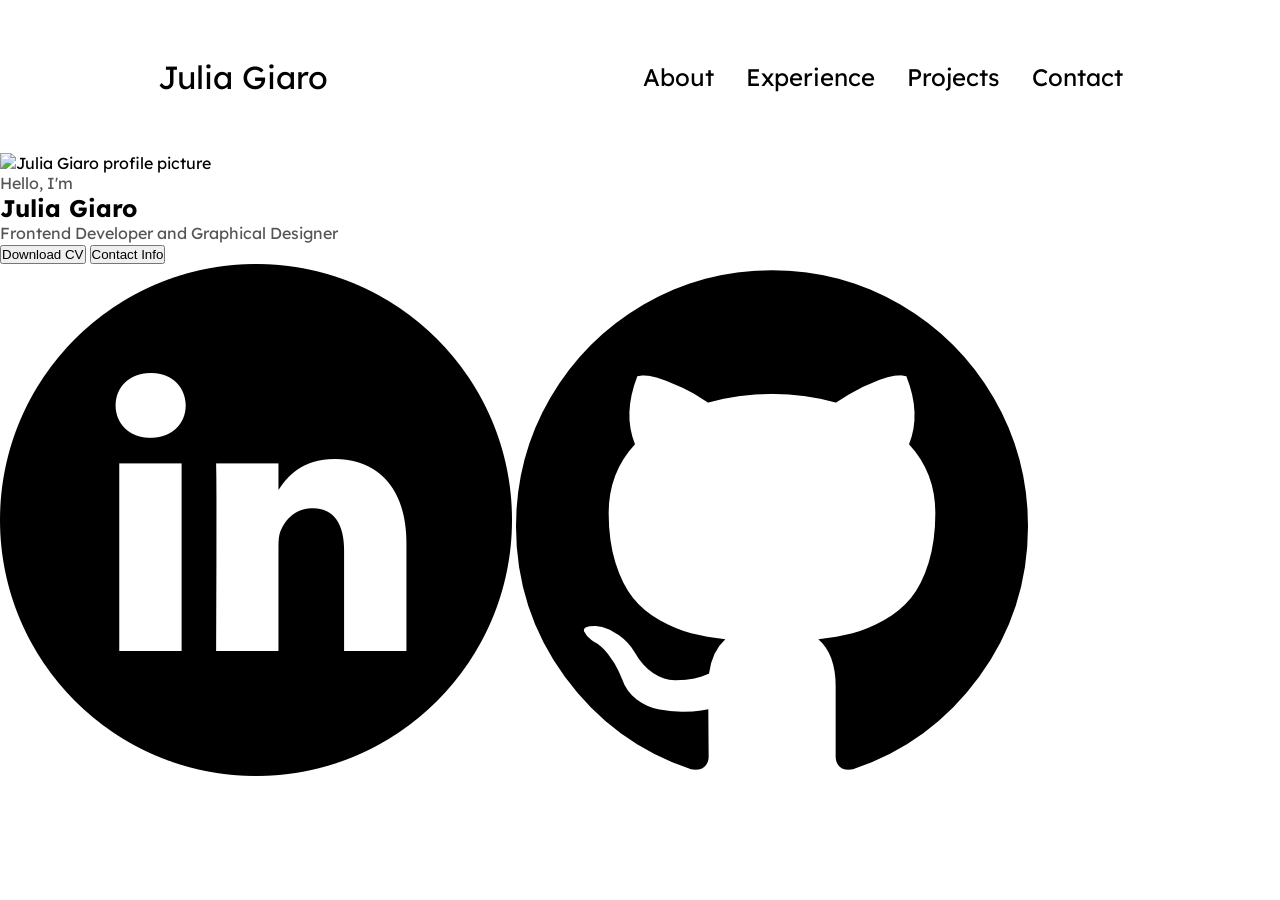
==== index.html @ 119e9c99 "halfway through completing" ====
<!DOCTYPE html>
<html lang="en">
<head>
    <meta charset="UTF-8">
    <meta name="viewport" content="width=device-width, initial-scale=1.0">
    <title>My Portfolio</title>
    <link rel="stylesheet" href="style.css">
    <link rel="stylesheet" href="mediaqueries.css">
</head>
    <body>
        <nav id="desktop-nav"> 
            <div class= "logo"> Julia Giaro</div>
            <div>
                <ul class= "nav-links"> 
                    <li><a href="#about">About</a> </li>
                    <li><a href="#experience">Experience</a> </li>
                    <li><a href="#projects">Projects</a> </li>
                    <li><a href="#contact">Contact</a> </li>
                </ul>
            </div>
        </nav>
        <nav id="hamburger-nav">
            <div class= "logo"> Julia Giaro</div>
            <div class="hamburger-menu">
                <div class= hamburger-icon onclick="toggleMenu()">
                    <span></span>
                    <span></span>
                    <span></span>
                </div>
                <div class="menu-links">
                    <li><a href="#about" onclick="toggleMenu()">About</a> </li>
                    <li><a href="#experience" onclick="toggleMenu()">Experience</a> </li>
                    <li><a href="#projects" onclick="toggleMenu()">Projects</a> </li>
                    <li><a href="#contact" onclick="toggleMenu()">Contact</a> </li>
                </div>
            </div>
        </nav>
        <section id="profile"> 
            <div class = "section__pic-container">
                <img src="./assets/profile-pic.png" alt="Julia Giaro profile picture" />
            </div>
            <div class = "section__text" >
                <p class= "section__text__p1">Hello, I'm </p>
                <h1 class="title">Julia Giaro</h1>
                <p class="section__text__p2">Frontend Developer and Graphical Designer</p>
                <div class = "btn-container">
                    <button class = "btn btn-color-2" onclick ="window.open('./assets/resume-example.pdf')">
                        Download CV
                    </button>
                    <button class = "btn btn-color-1" onclick ="location.href='./#contact'">
                        Contact Info
                    </button>
                </div>
                <div id="socials-container"> 
                    <img src="./assets/linkedin.png" alt="My LinkedIn profile" class= "icon" onclick="location.href= 'https://www.linkedin.com/in/julia-giaro'">
                    <img src="./assets/github.png" alt="My GitHub profile" class= "icon" onclick="location.href= 'https://github.com/JuliaGiaro'">
                </div>
            </div>
        </section>
        <script src="script.js"></script>
    </body>
</html>
---- style.css ----
/* GENERAL */
@import url('https://fonts.googleapis.com/css2?family=Lexend:wght@100..900&display=swap');


*{
    margin: 0;
    padding: 0;
}

body {
    font-family: "Lexend", sans-serif;
}

html {
    scroll-behavior: smooth;
}

p {
    color: rgb(85, 85, 85);
}

/* Transition */

a, .btn {
    transition: all 300ms ease;
}

/* Desktop Nav */

nav,
.nav-links{
    display:flex;

}

nav{
    justify-content: space-around;
    align-items: center;
    height: 17vh;
}

.nav-links{
    gap: 2rem;
    list-style: none;
    font-size: 1.5rem;
}
a{
    color:black;
    text-decoration: none;
    text-decoration-color: white;

}
a:hover{
    color: gray;
    text-decoration: underline;
    text-underline-offset: 0.5rem;
    text-decoration-color: rgb(181, 181, 181);

}
.logo{
    font-size: 2rem;

}
.logo:hover{
    cursor: default;
}

/* Hamburger menu */

#hamburger-nav{
    display: none;
}

.hamburger-menu{
    position: relative;
    display: inline-block;
}
.hamburger-icon{
    display: flex;
    flex-direction: column;
    justify-content: space-between;
    height: 24px;
    width: 30px;
    cursor: pointer;
}
.hamburger-icon span{
    width: 100%;
    height: 2px;
    background-color: black;
    transition: all 0.3 ease-in-out;
}
.menu-links{
    position: absolute;
    top:100%;
    right:0;
    background-color: white;
    width:fit-content;
    max-height: 0;
    overflow:hidden;
    transition: all 0.3 ease-in-out;
}
.menu-links a {
    display: block;
    padding: 10px;
    text-align: center;
    font-size: 1.5rem;
    color: black;
    text-decoration: none;
    transition:all 0.3 ease-in-out;
}
.menu-links li{
    list-style: none;
}
.menu-links.open{
    max-height: 300px;
}
.hamburger-icon.open span:first-child{
    transform: rotate(45deg) translate(10px,5px);
}

.hamburger-icon.open span:nth-child(2){
    opacity: 0;
}

.hamburger-icon.open span:last-child{
    transform: rotate(-45deg) translate(10px,-5px);
}

.hamburger-icon span:first-child{
    transform: none;
}
/* sections */
---- mediaqueries.css ----
@media screen and (max-width:1200px){
    #desktop-nav{
        display: none;
    }
    #hamburger-nav{
        display: flex;
    }
}
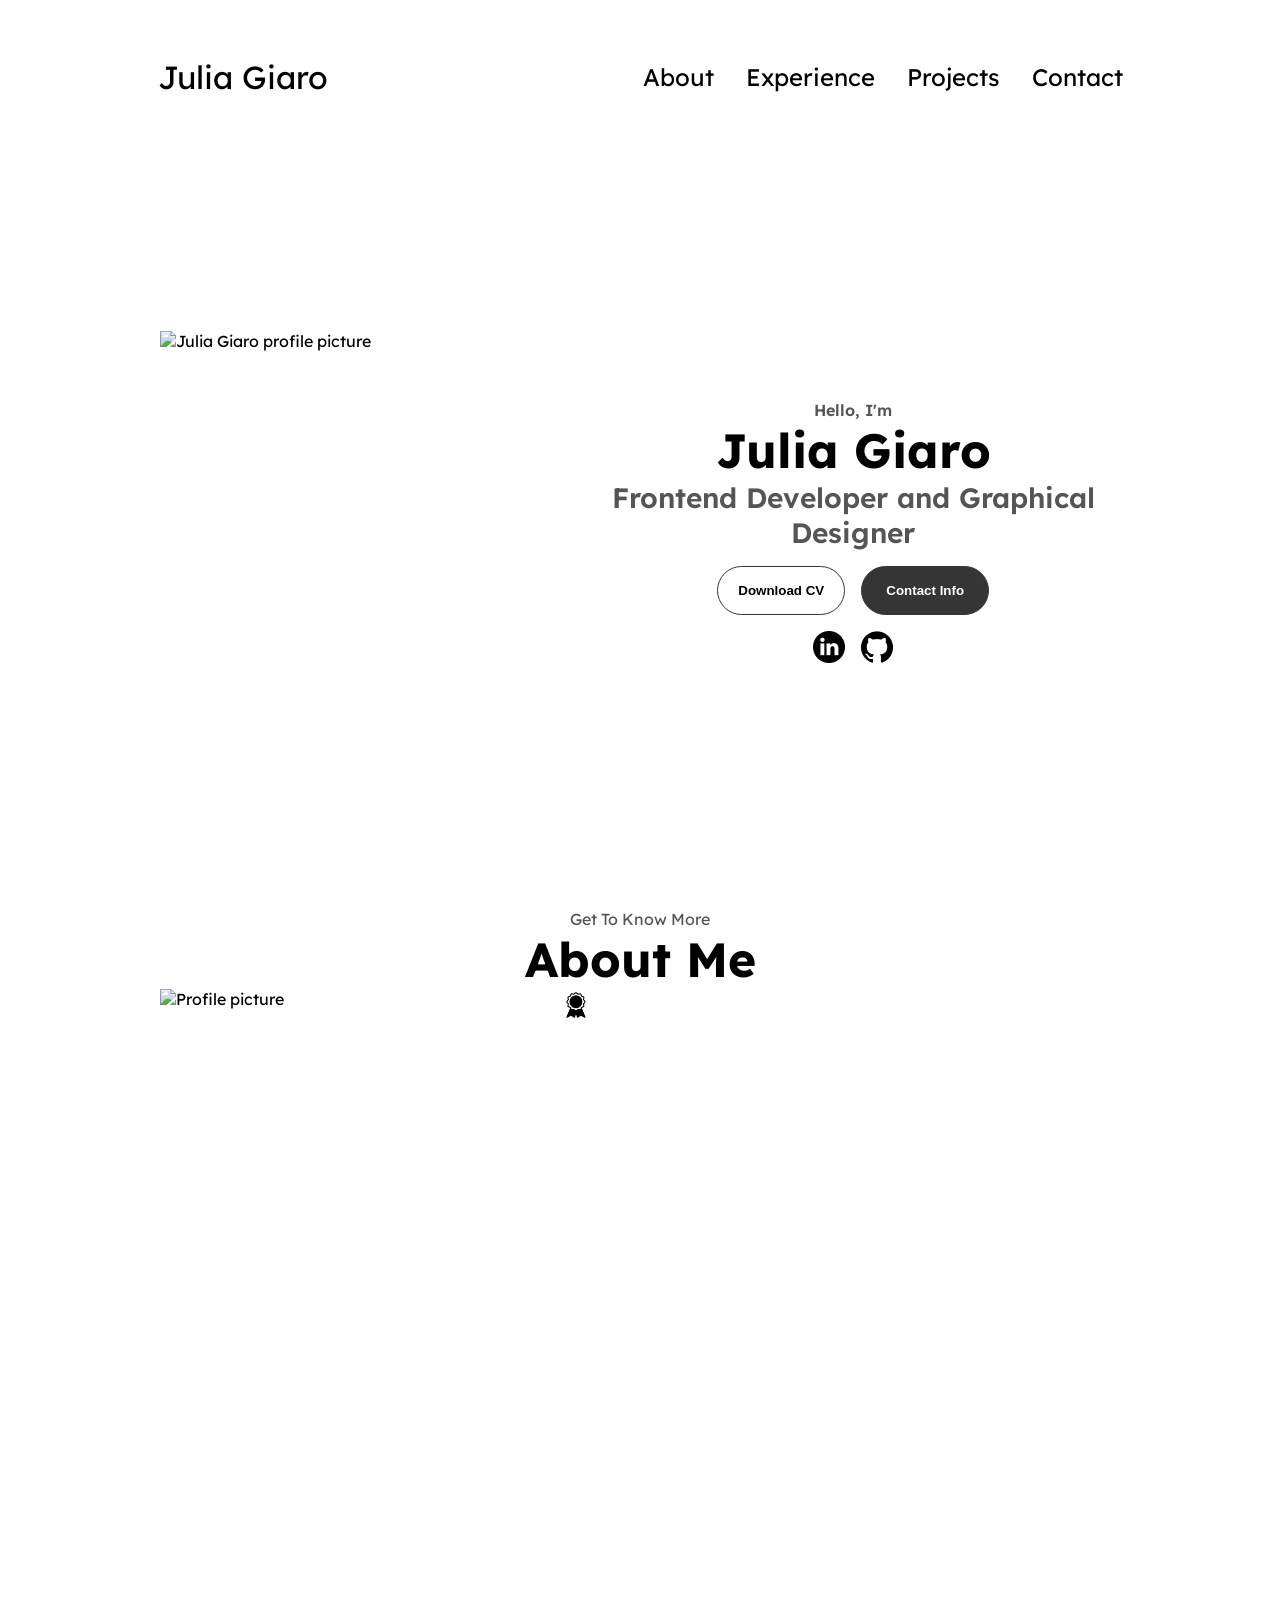
==== commit 73cc5b3e: "added about page" ====
--- a/index.html
+++ b/index.html
@@ -55,6 +55,27 @@
                     <img src="./assets/linkedin.png" alt="My LinkedIn profile" class= "icon" onclick="location.href= 'https://www.linkedin.com/in/julia-giaro'">
                     <img src="./assets/github.png" alt="My GitHub profile" class= "icon" onclick="location.href= 'https://github.com/JuliaGiaro'">
                 </div>
+                
+            </div>
+        </section>
+        <section id="about">
+            <p class= "section__text__p1">
+                Get To Know More
+            </p>
+            <h1 class= "title">
+                About Me
+            </h1>
+            <div class="section-container">
+                <div class= "section__pic-container">
+                    <img src="./assets/about-pic.png" alt="Profile picture" class="about-pic">
+                </div>
+                <div class= "about-details-container">
+                    <div class="about-containers">
+                        <div class="details-container">
+                            <img src="./assets/experience.png" alt="experience icon" class="icon">
+                        </div>
+                    </div>
+                </div>
             </div>
         </section>
         <script src="script.js"></script>
--- a/style.css
+++ b/style.css
@@ -129,4 +129,106 @@
 .hamburger-icon span:first-child{
     transform: none;
 }
+
+
+
+
 /* sections */
+section{
+    padding-top: 4vh;
+    height:96vh;
+    margin: 0 10rem;
+    box-sizing: border-box;
+    min-height: fit-content;
+}
+.section-container{
+    display: flex;
+}
+
+
+
+/* Profile Section */
+#profile{
+    display: flex;
+    justify-content: center;
+    gap: 5rem;
+    height: 80vh;
+}
+.section__pic-container{
+    display: flex;
+    height: 400px;
+    width: 400px;
+    margin: auto 0;
+
+}
+.section__text{
+    align-self: center;
+    text-align: center;
+}
+.section__text p{
+    font-weight: 600;
+}
+.section__text__p1{
+    text-align: center;
+}
+.section__text__p2{
+    font-size: 1.75rem;
+    margin-bottom: 1rem;
+}
+.title{
+    font-size: 3rem;
+    text-align: center;
+}
+#socials-container{
+    display:flex;
+    justify-content: center;
+    margin-top: 1rem;
+    gap:1rem;
+}
+
+
+
+/* icons */
+.icon{
+    cursor: pointer;
+    height: 2rem;
+}
+
+
+/* buttons */
+.btn-container{
+    display:flex;
+    justify-content: center;
+    gap:1rem;
+}
+
+.btn{
+    font-weight: 600;
+    transition: all 300ms ease;
+    padding: 1rem;
+    width: 8rem;
+    border-radius: 2rem;
+}
+
+.btn-color-1, .btn-color-2 {
+    border: rgb(53, 53, 53) 0.1rem solid;
+}
+.btn-color-1:hover, .btn-color-2:hover {
+    cursor: pointer;
+}
+.btn-color-1, .btn-color-2:hover {
+    background:rgb(53, 53, 53);
+    color: white;
+}
+.btn-color-1:hover{
+    background: rgb(0 , 0, 0);
+}
+.btn-color-2{
+    background: none;
+}
+.btn-color-2:hover{
+    border:rgb(255 , 255, 255) 0.1rem solid;
+}
+.btn-container{
+    gap:1rem;
+}
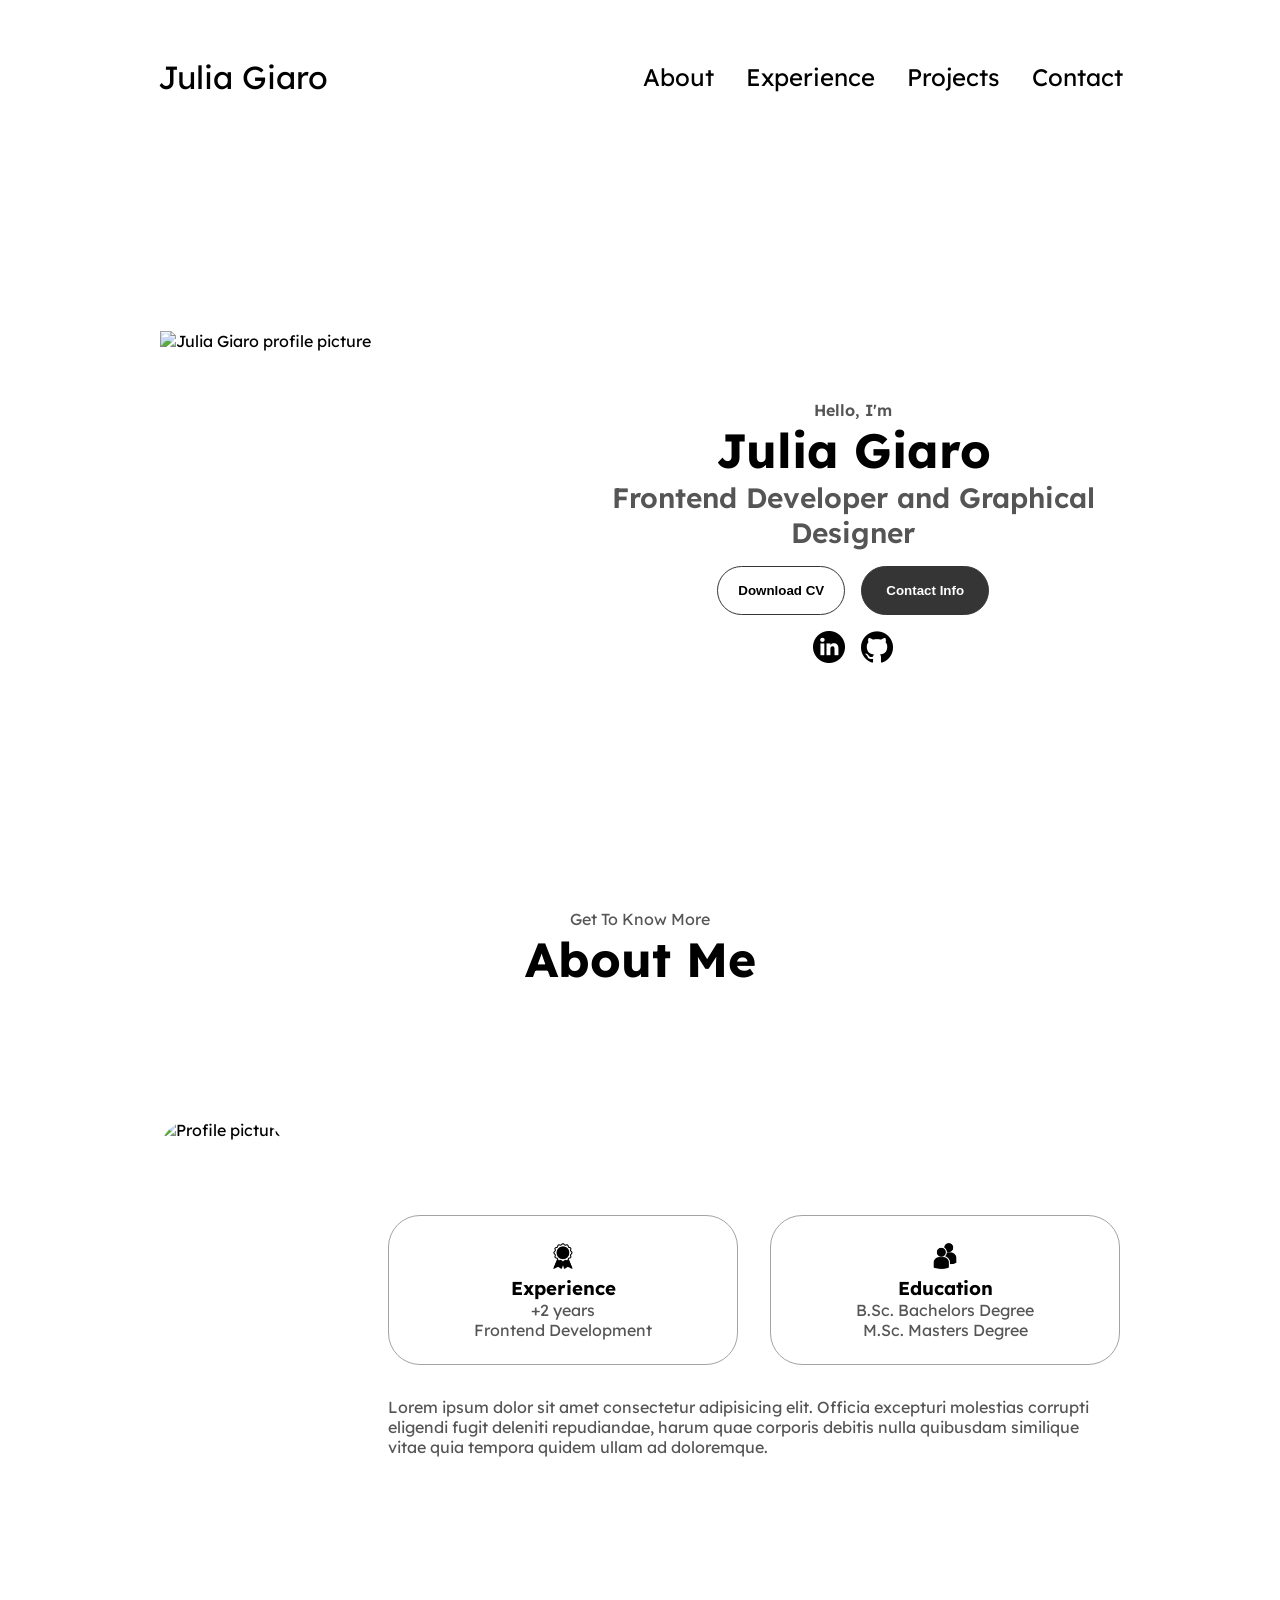
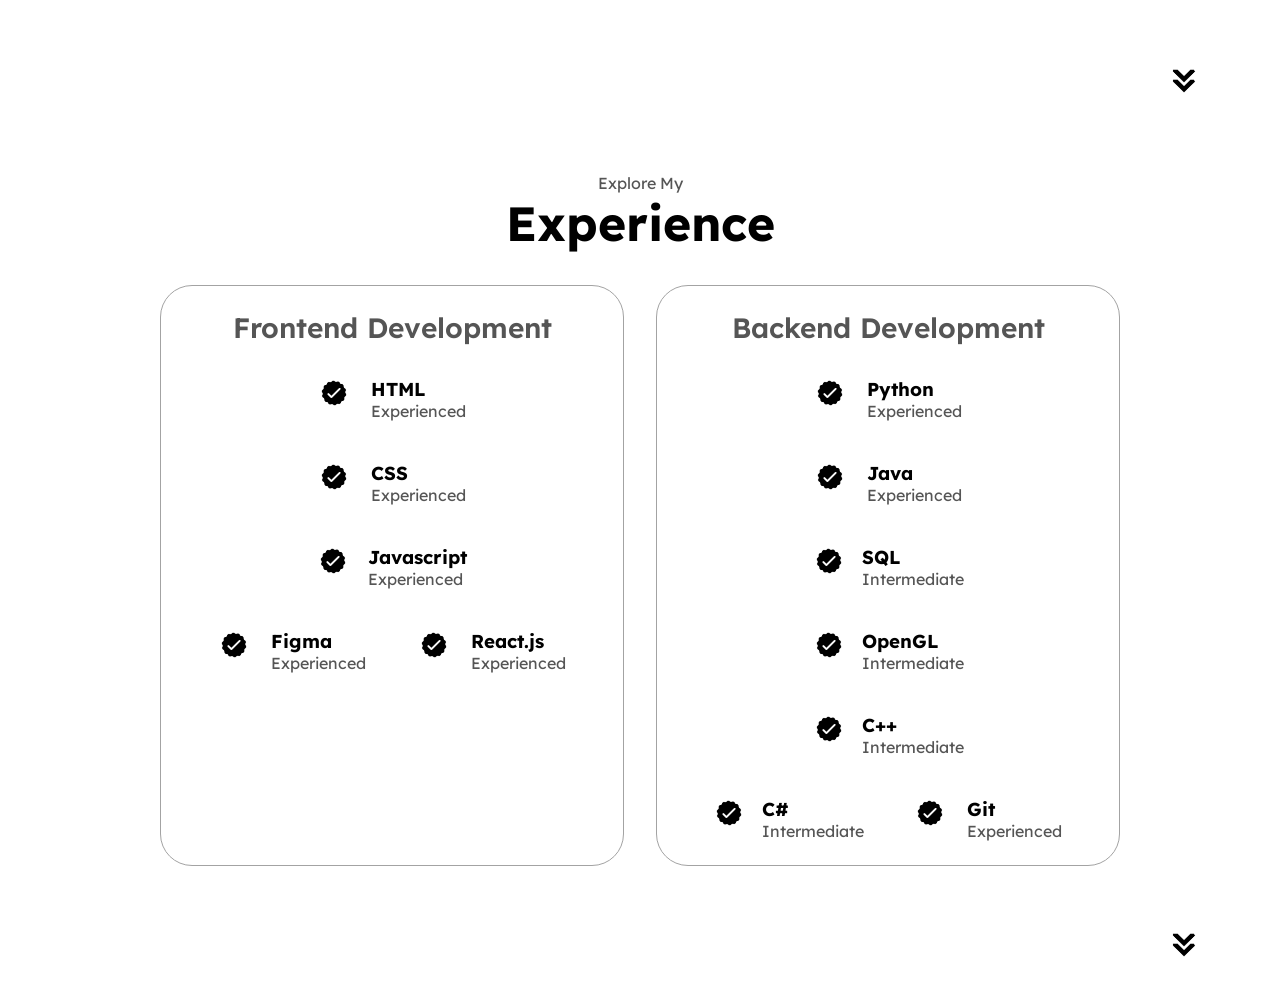
==== commit 891d44ae: "expanded experience page. TODO: fix positioning for article contatiners so they fit better." ====
--- a/index.html
+++ b/index.html
@@ -73,10 +73,185 @@
                     <div class="about-containers">
                         <div class="details-container">
                             <img src="./assets/experience.png" alt="experience icon" class="icon">
-                        </div>
-                    </div>
-                </div>
-            </div>
+                            <h3>Experience</h3>
+                            <p>+2 years <br> Frontend Development</p>
+                        </div>
+                        <div class="details-container">
+                            <img src="./assets/education.png" alt="Education icon" class="icon">
+                            <h3>Education</h3>
+                            <p>B.Sc. Bachelors Degree <br> M.Sc. Masters Degree</p>
+                        </div>
+                    </div>
+                    <div class="text-container">
+                        <p>Lorem ipsum dolor sit amet consectetur adipisicing elit. Officia excepturi molestias corrupti eligendi fugit deleniti repudiandae, harum quae corporis debitis nulla quibusdam similique vitae quia tempora quidem ullam ad doloremque.
+
+                        </p>
+                    </div>
+                </div>
+            </div>
+            <img src="./assets/arrow.png" alt="Arrow Icon" class="icon arrow" onclick="location.href= './#experience'">
+        </section>
+        <section id="experience">
+            <p class="section__text__p1"> Explore My</p>
+            <h1 class="title">
+                Experience
+            </h1>
+            <div class="experience-details-container">
+                <div class="about-containers">
+                    <div class="details-container">
+                        <h2 class="experience-sub-title"> Frontend Development</h2>
+                        <div class="article-container"> 
+                            <article>
+                                <img src="./assets/checkmark.png"
+                                alt="Experience Icon" 
+                                class="icon"
+                                />
+                                <div>
+                                    <h3>HTML</h3>
+                                    <p>Experienced</p>
+                                </div>
+                                </article>
+                        <div class="article-container">
+                            <article>
+                                <img src="./assets/checkmark.png"
+                                alt="Experience Icon" 
+                                class="icon"
+                                />
+                                <div>
+                                    <h3>CSS</h3>
+                                    <p>Experienced</p>
+                                </div>
+                            </article>
+                        <div class="article-container">
+                            <article>
+                                <img src="./assets/checkmark.png"
+                                alt="Experience Icon" 
+                                class="icon"
+                                />
+                                <div>
+                                    <h3>Javascript</h3>
+                                    <p>Experienced</p>
+                                </div>
+                            </article>
+                        <div class="article-container">
+                            <article>
+                                <img src="./assets/checkmark.png"
+                                alt="Experience Icon" 
+                                class="icon"
+                                />
+                                <div>
+                                    <h3>Figma</h3>
+                                    <p>Experienced</p>
+                                </div>
+                            </article>
+                        <div class="article-container">
+                            <article>
+                                <img src="./assets/checkmark.png"
+                                alt="Experience Icon" 
+                                class="icon"
+                                />
+                                <div>
+                                    <h3>React.js</h3>
+                                    <p>Experienced</p>
+                                </div>
+                            </article>
+                        </div>
+                        </div>
+                        </div>
+                        </div>
+                        </div>
+                    </div>
+                <div class="details-container">
+                    <h2 class="experience-sub-title"> Backend Development </h2>
+                    <div class="article-container">
+                        <article>
+                            <img src="./assets/checkmark.png"
+                            alt="Experience Icon" 
+                            class="icon"
+                            />
+                            <div>
+                                <h3>Python</h3>
+                                <p>Experienced</p>
+                            </div>
+                    </article>
+                    <div class="article-container">
+                            <article>
+                            <img src="./assets/checkmark.png"
+                            alt="Experience Icon" 
+                            class="icon"
+                            />
+                            <div>
+                                <h3>Java</h3>
+                                <p>Experienced</p>
+                            </div>
+                    </article>
+                    <div class="article-container">
+                            <article>
+                            <img src="./assets/checkmark.png"
+                            alt="Experience Icon" 
+                            class="icon"
+                            />
+                            <div>
+                                <h3>SQL</h3>
+                                <p>Intermediate</p>
+                            </div>
+                        </article>
+                    <div class="article-container">
+                        <article>
+                            <img src="./assets/checkmark.png"
+                            alt="Experience Icon" 
+                            class="icon"
+                            />
+                            <div>
+                                <h3>OpenGL</h3>
+                                <p>Intermediate</p>
+                            </div>
+                        </article>
+                    <div class="article-container">
+                        <article>
+                            <img src="./assets/checkmark.png"
+                            alt="Experience Icon" 
+                            class="icon"
+                            />
+                            <div>
+                                <h3>C++</h3>
+                                <p>Intermediate</p>
+                            </div>
+                        </article>
+                    <div class="article-container">
+                            <article>
+                            <img src="./assets/checkmark.png"
+                            alt="Experience Icon" 
+                            class="icon"
+                            />
+                            <div>
+                                <h3>C#</h3>
+                                <p>Intermediate</p>
+                            </div>
+                        </article>
+                        <div class="article-container">
+                            <article>
+                            <img src="./assets/checkmark.png"
+                            alt="Experience Icon" 
+                            class="icon"
+                            />
+                            <div>
+                                <h3>Git</h3>
+                                <p>Experienced</p>
+                            </div>
+                        </article> 
+                        </div>
+                        </div>
+                        </div>
+                        </div>
+                        </div>   
+                        </div>
+                    </div>
+                </div>
+            </div>
+            </div>
+            <img src="./assets/arrow.png" alt="Arrow Icon" class="icon arrow" onclick="location.href= './#projects'">
+            
         </section>
         <script src="script.js"></script>
     </body>
--- a/style.css
+++ b/style.css
@@ -231,4 +231,82 @@
 }
 .btn-container{
     gap:1rem;
-}+}
+
+/* About section */
+#about{
+    position: relative;
+}
+.about-containers{
+    gap:2rem;
+    margin-bottom: 2rem;
+    margin-top: 2rem;
+}
+.about-details-container{
+    justify-content: center;
+    flex-direction: column;
+}
+.about-containers, .about-details-container{
+    display: flex;
+}
+.about-pic{
+    border-radius: 2rem;
+}
+.arrow{
+    position: absolute;
+    right: -5rem;
+    bottom: 2.5rem;
+}
+.details-container{
+    padding: 1.5rem;
+    flex: 1;
+    background: white;
+    border-radius: 2rem;
+    border: rgb(53, 53, 53) 0.1rem solid; 
+    border-color: rgb(163, 163, 163);
+    text-align: center;
+}
+.section-container {
+    gap:4rem;
+    height: 80%;
+}
+.section__pic-container{
+    height: 400px;
+    width: 400px;
+    margin: auto 0;
+}
+
+/* EXPERIENCE section */
+
+#experience{
+    position: relative;
+}
+.experience-sub-title{
+    color:rgb(85, 85, 85);
+    font-weight: 600;
+    font-size: 1.75rem;
+    margin-bottom: 2rem;
+    
+}
+.experience-details-container{
+    display:flex;
+    justify-content: center;
+    flex-direction: column;
+}
+.article-container{
+    display:flex;
+    text-align: initial;
+    flex-wrap: wrap;
+    flex-direction: row;
+    gap: 2.5rem;
+    justify-content: space-around;
+}
+article{
+    display:flex;
+    width:10rem;
+    justify-content: space-around;
+    gap: 0.5rem;
+}
+article .icon{
+    cursor: default;
+}
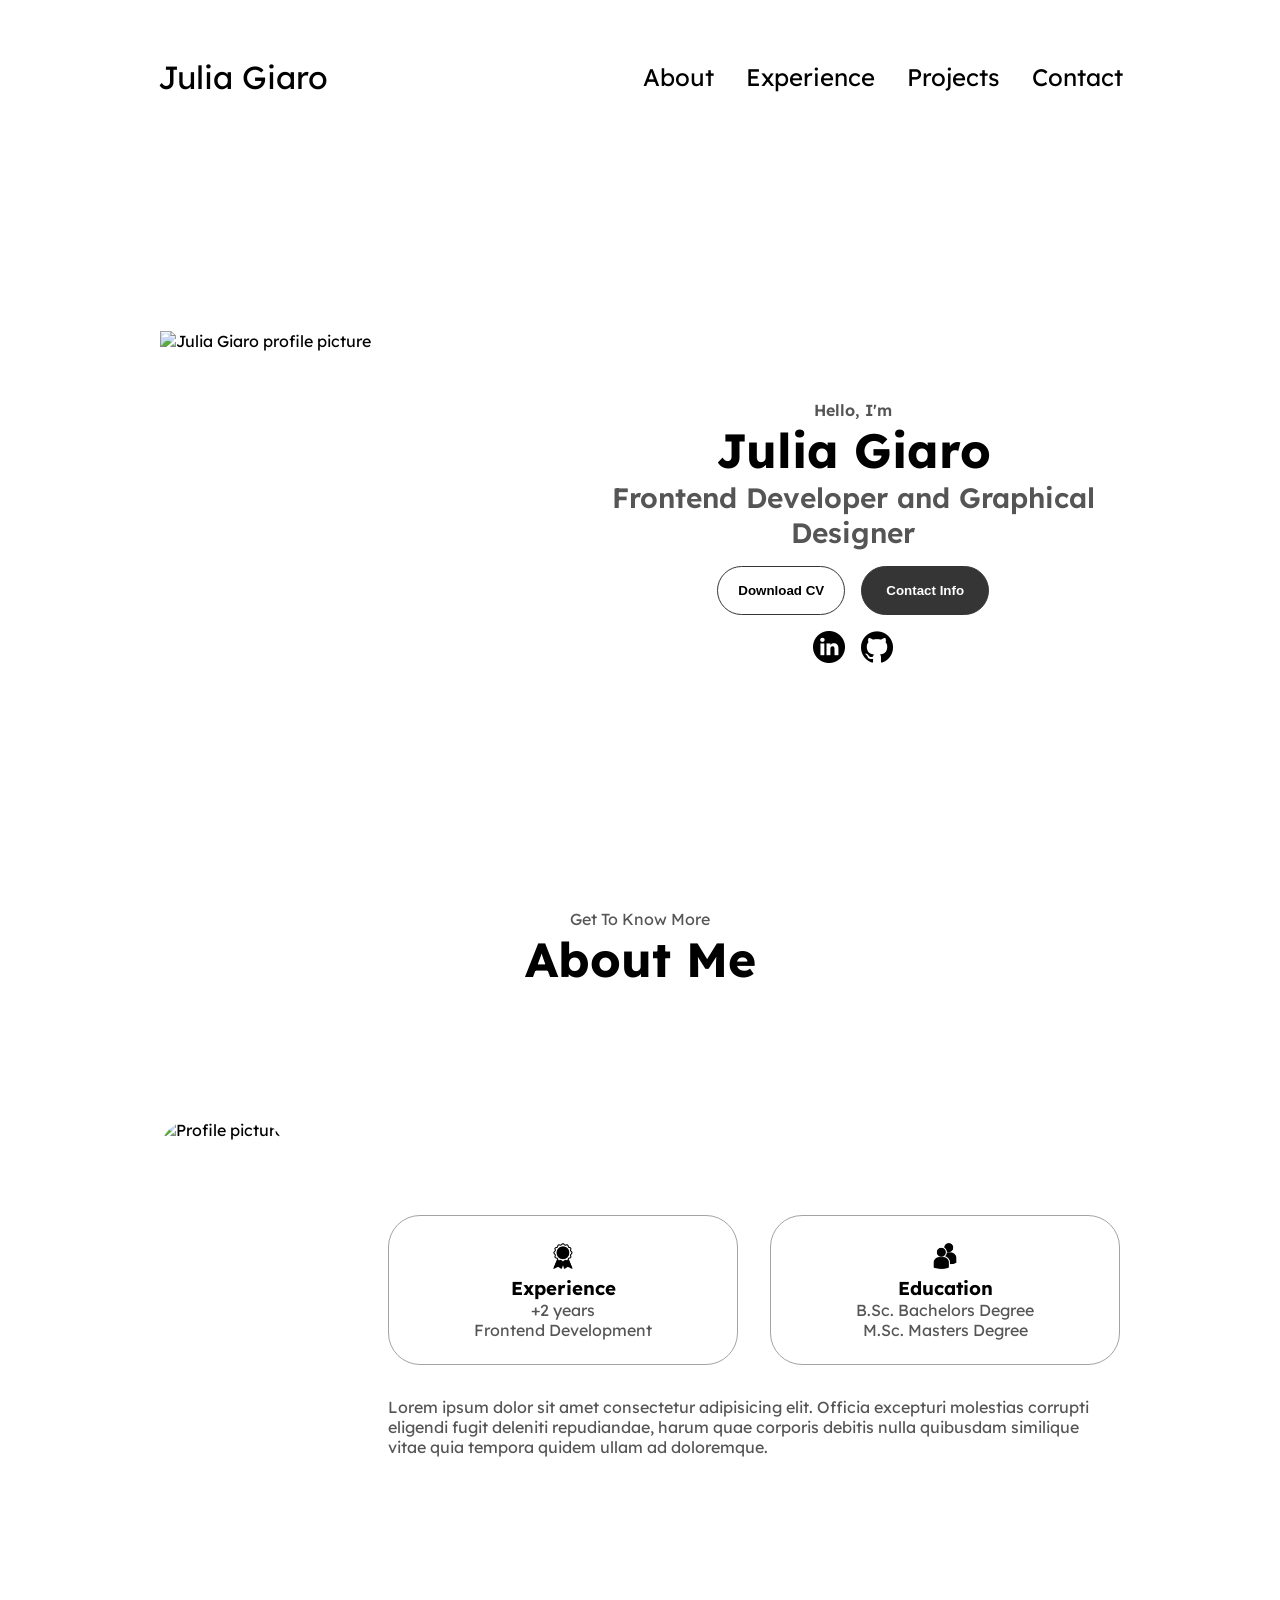
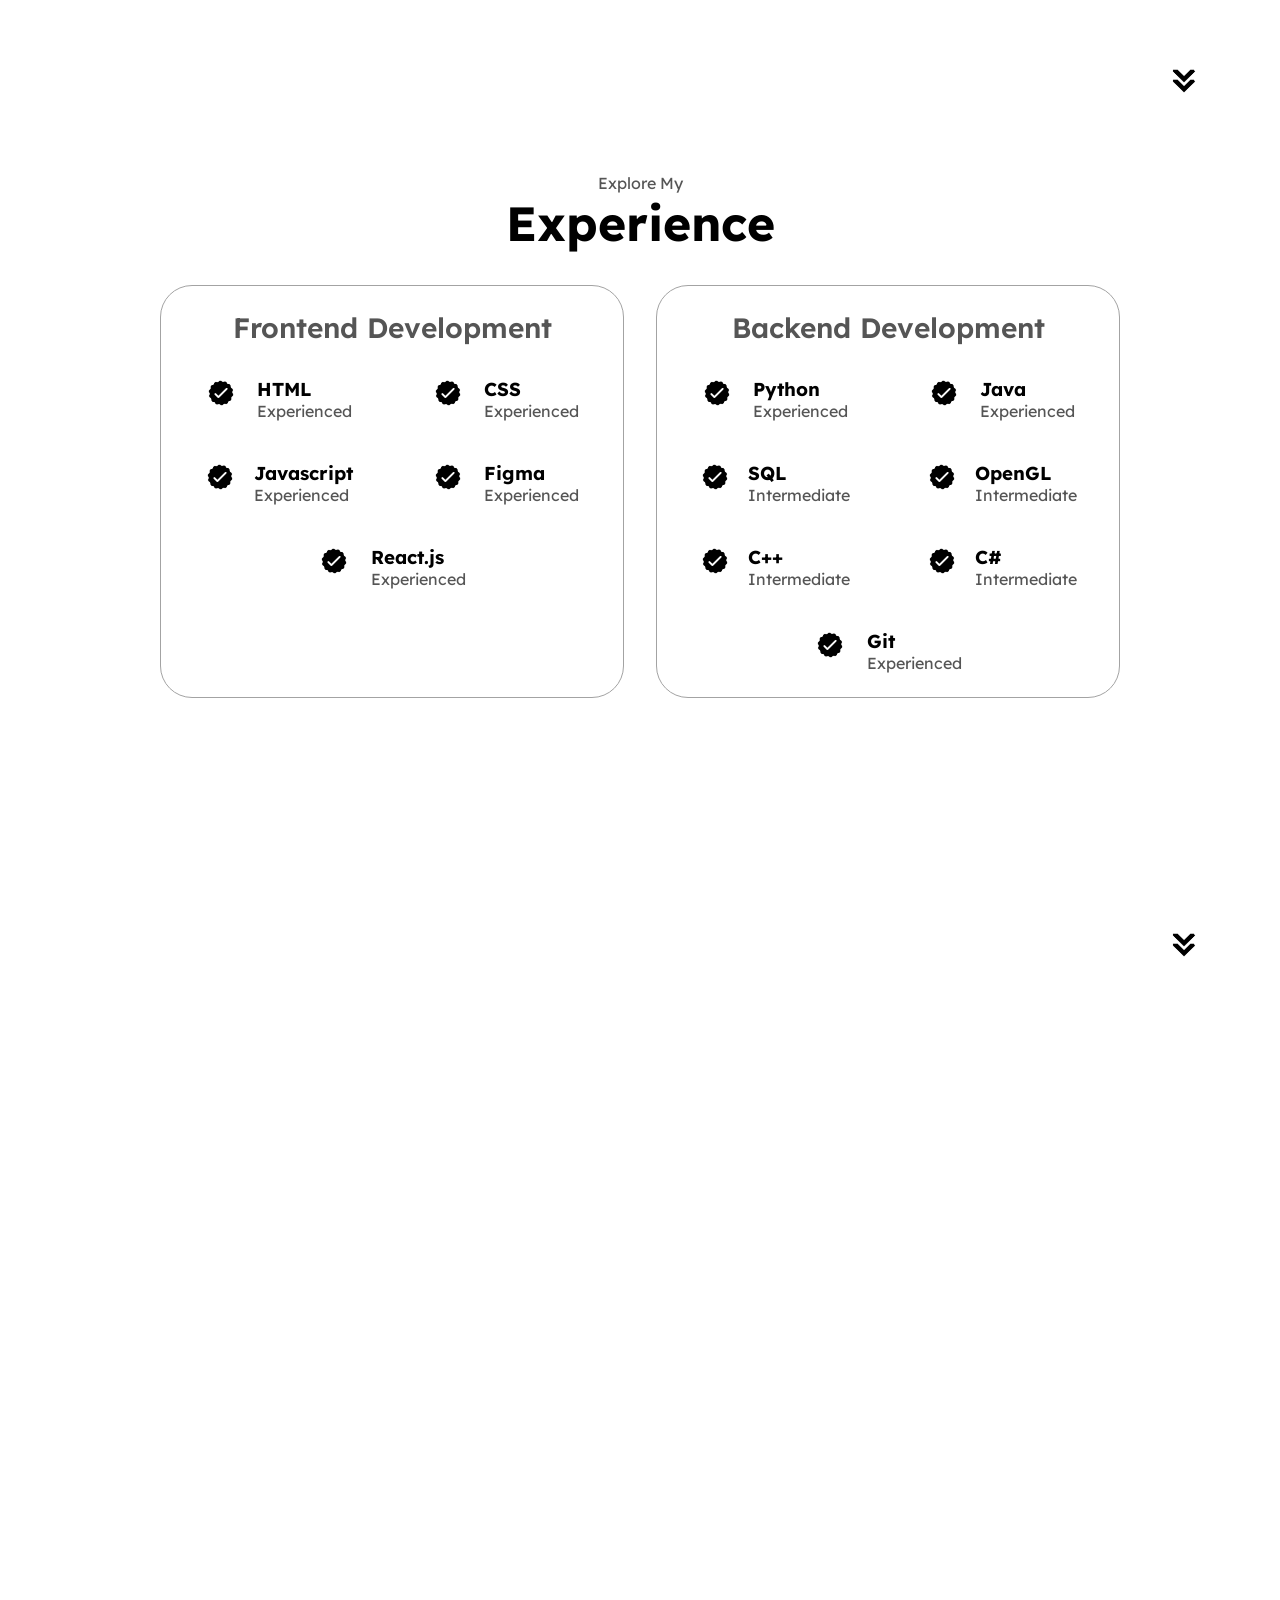
==== commit 73705ee8: "fixed spacing issue and removed typing cursor from non interactive text" ====
--- a/index.html
+++ b/index.html
@@ -111,7 +111,6 @@
                                     <p>Experienced</p>
                                 </div>
                                 </article>
-                        <div class="article-container">
                             <article>
                                 <img src="./assets/checkmark.png"
                                 alt="Experience Icon" 
@@ -122,7 +121,6 @@
                                     <p>Experienced</p>
                                 </div>
                             </article>
-                        <div class="article-container">
                             <article>
                                 <img src="./assets/checkmark.png"
                                 alt="Experience Icon" 
@@ -133,7 +131,6 @@
                                     <p>Experienced</p>
                                 </div>
                             </article>
-                        <div class="article-container">
                             <article>
                                 <img src="./assets/checkmark.png"
                                 alt="Experience Icon" 
@@ -144,7 +141,6 @@
                                     <p>Experienced</p>
                                 </div>
                             </article>
-                        <div class="article-container">
                             <article>
                                 <img src="./assets/checkmark.png"
                                 alt="Experience Icon" 
@@ -157,10 +153,6 @@
                             </article>
                         </div>
                         </div>
-                        </div>
-                        </div>
-                        </div>
-                    </div>
                 <div class="details-container">
                     <h2 class="experience-sub-title"> Backend Development </h2>
                     <div class="article-container">
@@ -174,7 +166,6 @@
                                 <p>Experienced</p>
                             </div>
                     </article>
-                    <div class="article-container">
                             <article>
                             <img src="./assets/checkmark.png"
                             alt="Experience Icon" 
@@ -185,7 +176,6 @@
                                 <p>Experienced</p>
                             </div>
                     </article>
-                    <div class="article-container">
                             <article>
                             <img src="./assets/checkmark.png"
                             alt="Experience Icon" 
@@ -196,7 +186,6 @@
                                 <p>Intermediate</p>
                             </div>
                         </article>
-                    <div class="article-container">
                         <article>
                             <img src="./assets/checkmark.png"
                             alt="Experience Icon" 
@@ -207,7 +196,6 @@
                                 <p>Intermediate</p>
                             </div>
                         </article>
-                    <div class="article-container">
                         <article>
                             <img src="./assets/checkmark.png"
                             alt="Experience Icon" 
@@ -218,7 +206,6 @@
                                 <p>Intermediate</p>
                             </div>
                         </article>
-                    <div class="article-container">
                             <article>
                             <img src="./assets/checkmark.png"
                             alt="Experience Icon" 
@@ -229,7 +216,6 @@
                                 <p>Intermediate</p>
                             </div>
                         </article>
-                        <div class="article-container">
                             <article>
                             <img src="./assets/checkmark.png"
                             alt="Experience Icon" 
@@ -240,19 +226,14 @@
                                 <p>Experienced</p>
                             </div>
                         </article> 
-                        </div>
-                        </div>
-                        </div>
-                        </div>
-                        </div>   
-                        </div>
                     </div>
                 </div>
-            </div>
-            </div>
+                </div>
             <img src="./assets/arrow.png" alt="Arrow Icon" class="icon arrow" onclick="location.href= './#projects'">
-            
-        </section>
+            </section>
+            <section id="projects">
+
+            </section>
         <script src="script.js"></script>
     </body>
 </html>
--- a/style.css
+++ b/style.css
@@ -164,20 +164,26 @@
 .section__text{
     align-self: center;
     text-align: center;
+    cursor: default;
 }
 .section__text p{
     font-weight: 600;
+    cursor: default;
 }
 .section__text__p1{
     text-align: center;
+    cursor: default;
 }
 .section__text__p2{
     font-size: 1.75rem;
     margin-bottom: 1rem;
+    cursor: default;
 }
 .title{
     font-size: 3rem;
     text-align: center;
+    cursor: default;
+
 }
 #socials-container{
     display:flex;
@@ -265,6 +271,8 @@
     border: rgb(53, 53, 53) 0.1rem solid; 
     border-color: rgb(163, 163, 163);
     text-align: center;
+    cursor: default;
+
 }
 .section-container {
     gap:4rem;
@@ -275,22 +283,27 @@
     width: 400px;
     margin: auto 0;
 }
+.text-container{
+    cursor: default;
+}
 
 /* EXPERIENCE section */
 
 #experience{
     position: relative;
+
 }
 .experience-sub-title{
     color:rgb(85, 85, 85);
     font-weight: 600;
     font-size: 1.75rem;
     margin-bottom: 2rem;
+    cursor: default;
     
 }
 .experience-details-container{
     display:flex;
-    justify-content: center;
+    justify-content: center; 
     flex-direction: column;
 }
 .article-container{
@@ -306,6 +319,7 @@
     width:10rem;
     justify-content: space-around;
     gap: 0.5rem;
+    cursor: default;
 }
 article .icon{
     cursor: default;
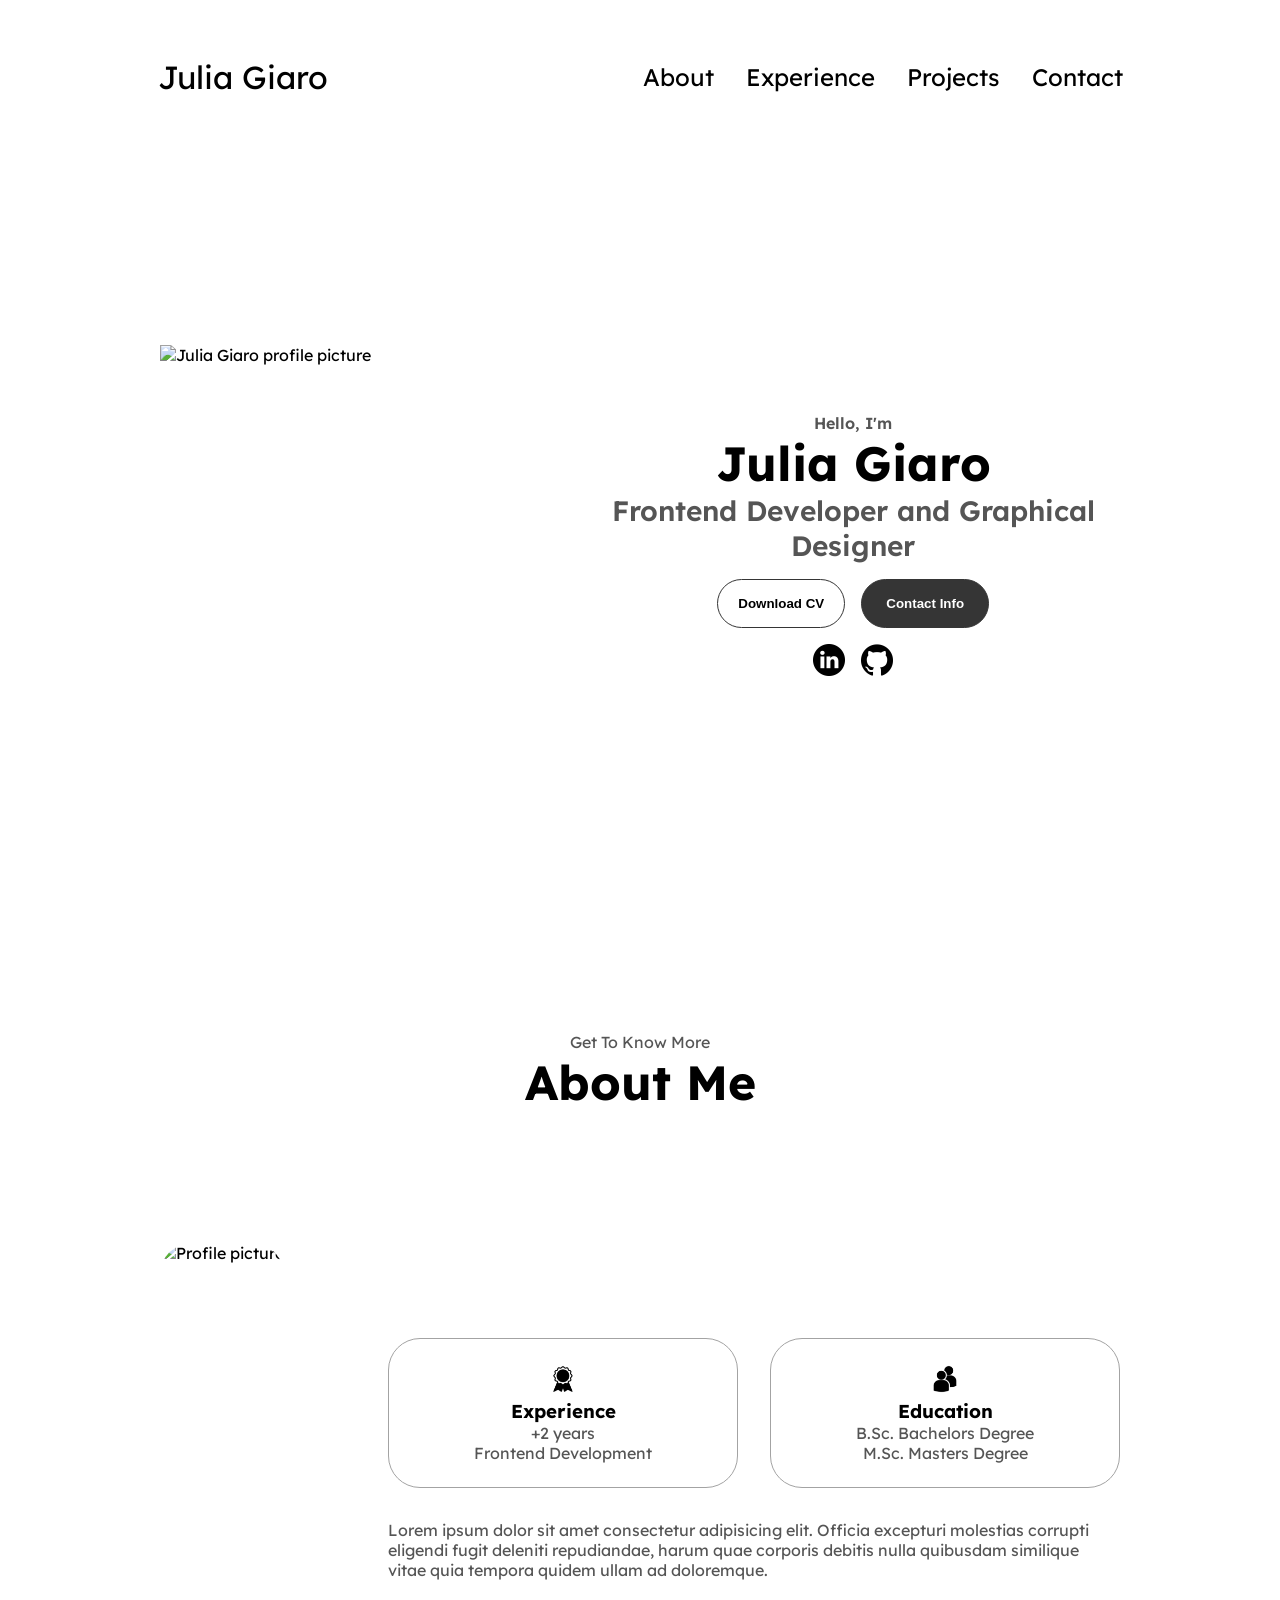
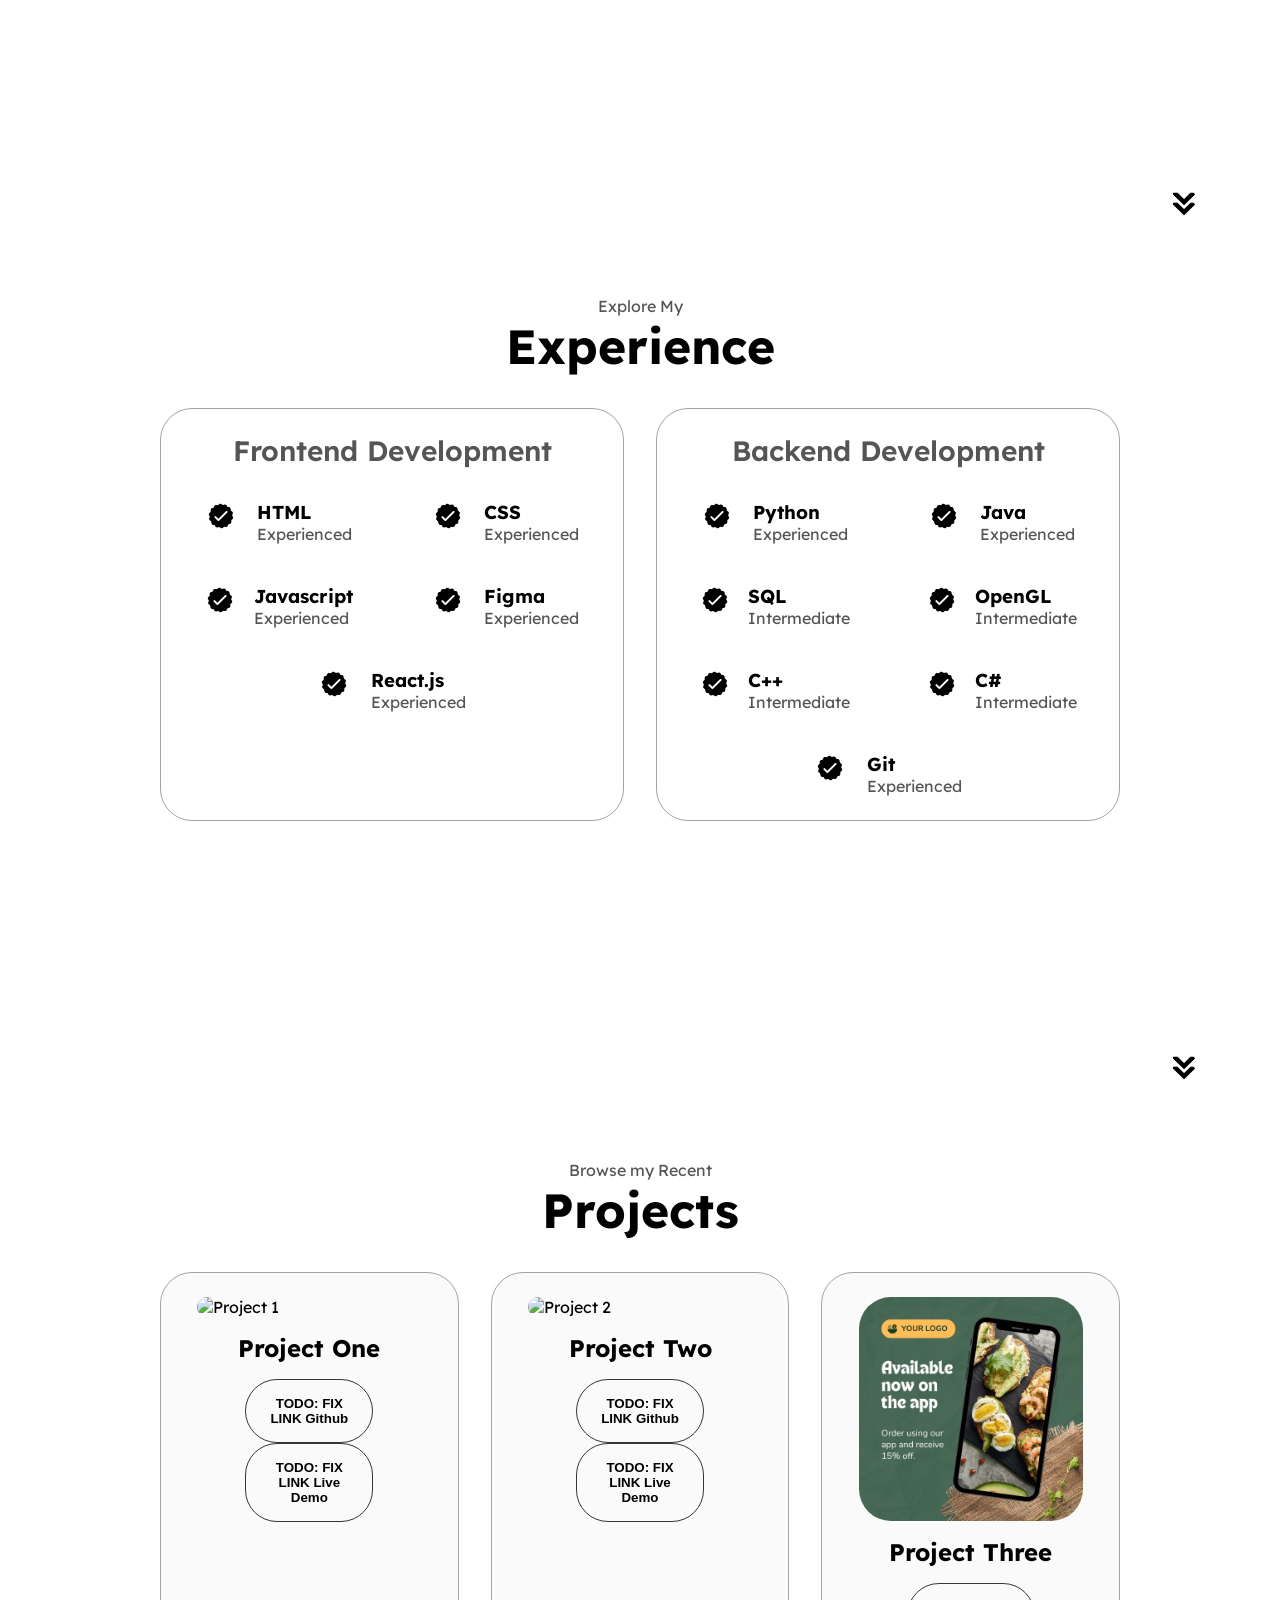
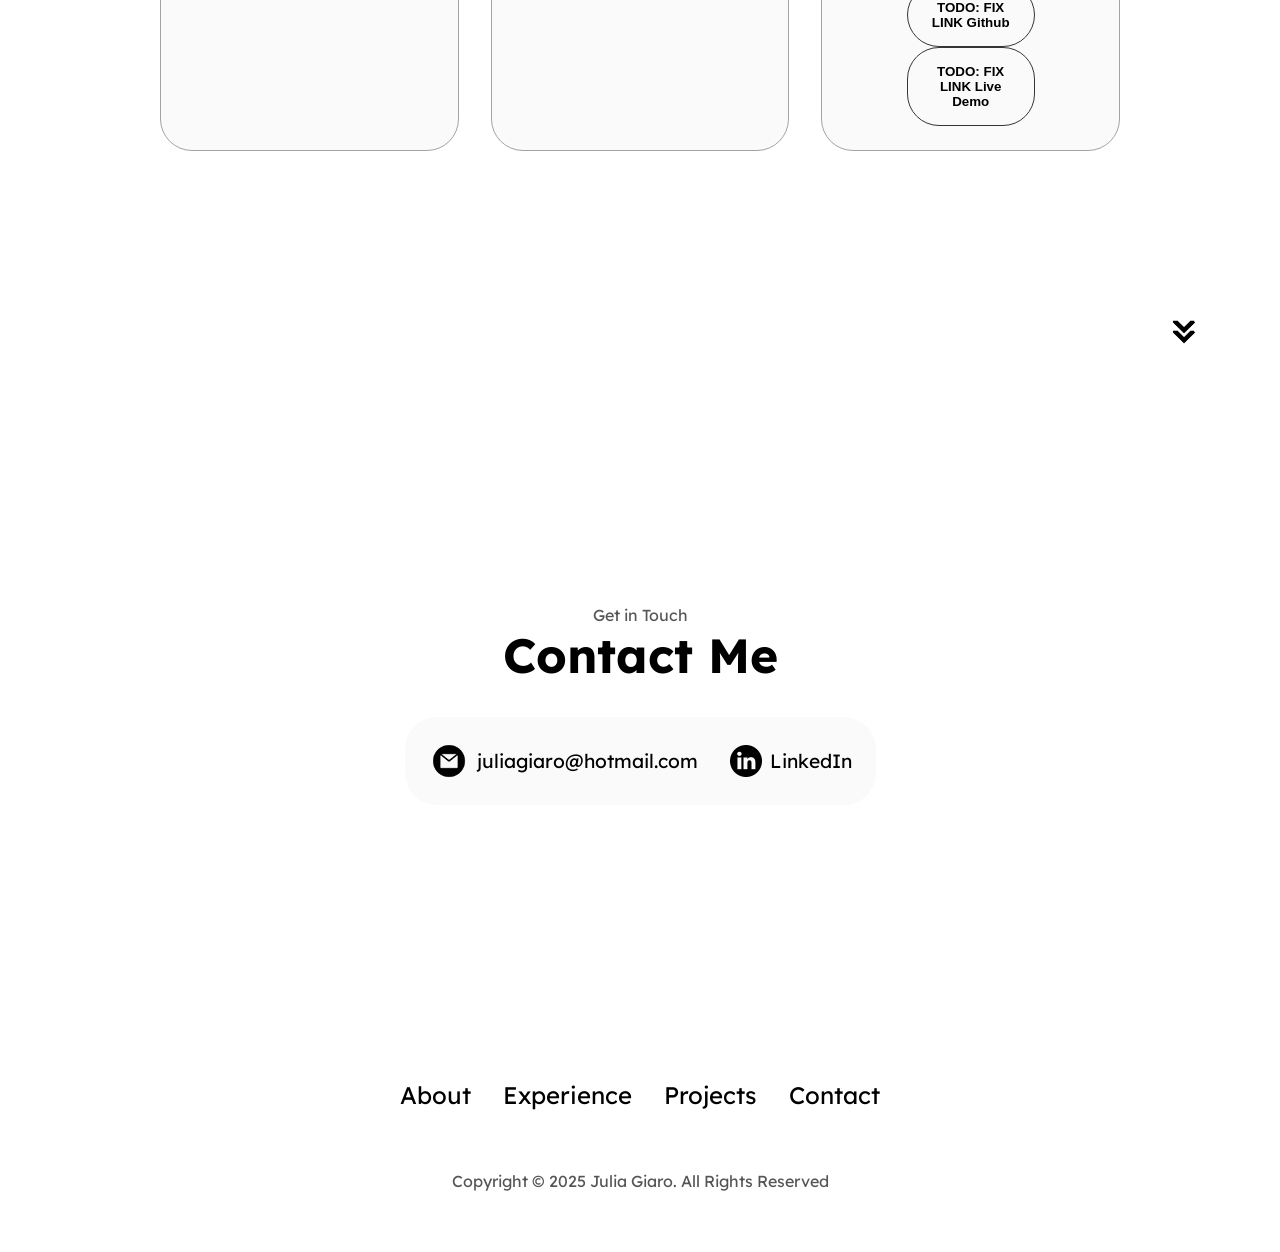
==== commit 9481943d: "completed website without logo and image changes. now resizable for mobile" ====
--- a/index.html
+++ b/index.html
@@ -232,8 +232,105 @@
             <img src="./assets/arrow.png" alt="Arrow Icon" class="icon arrow" onclick="location.href= './#projects'">
             </section>
             <section id="projects">
-
+                <p class="section__text__p1"> Browse my Recent</p>
+                <h1 class="title"> Projects</h1>
+                <div class= "experience_details_container">
+                    <div class="about-containers">
+                    <div class="details-container color-container">
+                        <div class="article-container">
+                            <img src="./assets/project-1.png" alt="Project 1" 
+                            class="project-img"/>
+                        </div>
+                        <h2 class="experience-subtitle project-title">
+                            Project One
+                        </h2>
+                        <div class="button-container">
+                            <button class="btn btn-color-2 project-btn" onclick="location.href= 'https://github.com'">
+                                TODO: FIX LINK
+                                Github
+                            </button>
+                            <button class="btn btn-color-2 project-btn" onclick="location.href= 'https://github.com'">
+                                TODO: FIX LINK
+                                Live Demo
+                            </button>
+                        </div>
+                    </div>
+                    <div class="details-container color-container">
+                        <div class="article-container">
+                            <img src="./assets/project-2.png" alt="Project 2" 
+                            class="project-img"/>
+                        </div>
+                        <h2 class="experience-subtitle project-title">
+                            Project Two
+                        </h2>
+                        <div class="button-container">
+                            <button class="btn btn-color-2 project-btn" onclick="location.href= 'https://github.com'">
+                                TODO: FIX LINK
+                                Github
+                            </button>
+                            <button class="btn btn-color-2 project-btn" onclick="location.href= 'https://github.com'">
+                                TODO: FIX LINK
+                                Live Demo
+                            </button>
+                        </div>
+                    </div>
+                    <div class="details-container color-container">
+                        <div class="article-container">
+                            <img src="./assets/project-3.png" alt="Project 3" 
+                            class="project-img"/>
+                        </div>
+                        <h2 class="experience-subtitle project-title">
+                            Project Three
+                        </h2>
+                        <div class="button-container">
+                            <button class="btn btn-color-2 project-btn" onclick="location.href= 'https://github.com'">
+                                TODO: FIX LINK
+                                Github
+                            </button>
+                            <button class="btn btn-color-2 project-btn" onclick="location.href= 'https://github.com'">
+                                TODO: FIX LINK
+                                Live Demo
+                            </button>
+                        </div>
+                    </div></div>
+                </div>
+            <img src="./assets/arrow.png" alt="Arrow Icon" class="icon arrow" onclick="location.href= './#contact'">
             </section>
+            <section id="contact">
+                <p class="section__text__p1">
+                    Get in Touch 
+                </p>
+                <h1 class="title">Contact Me</h1>
+                <div class="contact-info-upper-container">
+                <div class="contact-info-container">
+                    <img src="./assets/email.png" alt="Email icon"
+                    class="icon contact-icon email-icon" 
+                    />
+                    <p><a href="mailto:juliagiaro@hotmail.com">juliagiaro@hotmail.com</a></p>
+                </div>
+                <div class="contact-info-container">
+                    <img src="./assets/linkedin.png" alt="LinkedIn icon"
+                    class="icon contact-icon" 
+                    />
+                    <p><a href="https://www.linkedin.com/in/julia-giaro">LinkedIn</a></p>
+                </div>
+                </div>
+            </section>
+            <footer>
+                <nav>
+                    <div class="nav-links-container">
+                        <ul class= "nav-links"> 
+                            <li><a href="#about">About</a> </li>
+                            <li><a href="#experience">Experience</a> </li>
+                            <li><a href="#projects">Projects</a> </li>
+                            <li><a href="#contact">Contact</a> </li>
+                        </ul>
+                    </div>
+                </nav>
+                <p>
+                    Copyright &#169; 2025 Julia Giaro. All Rights Reserved
+                </p>
+            </footer>
         <script src="script.js"></script>
     </body>
 </html>
--- a/style.css
+++ b/style.css
@@ -324,3 +324,65 @@
 article .icon{
     cursor: default;
 }
+/* Projects section*/
+#projects{
+    position: relative;
+}
+.color-container{
+    border-color:rgb(from color 163 163 163);
+    background: rgb(250 , 250, 250);
+}
+.project-img{
+    border-radius: 2rem;
+    width:90%;
+    height:90%
+}
+.project-title{
+    margin:1rem;
+    color:black;
+    border-color: rgb(163, 163, 163);
+}
+/* Contact */
+
+#contact{
+    display:flex;
+    justify-content: center;
+    flex-direction: column;
+    height: 70vh;
+}
+.contact-info-upper-container{
+    display:flex;
+    justify-content: center;
+    border-radius: 2rem;
+    border: rgb(53, 53, 53);
+    border-color: rgb(163, 163, 163);
+    background: rgb(250 , 250, 250);
+    margin:2rem auto;
+    padding:0.5rem;
+}
+.contact-info-container{
+    display: flex;
+    align-items: center;
+    justify-content: center;
+    gap: 0.5rem;
+    margin:1rem;
+}
+.contact-info-container p {
+    font-size: larger;
+}
+.contact-icon{
+    cursor: default;
+}
+.email-icon{
+    height:2.5rem;
+}
+
+footer{
+    height: 26vh;
+    margin:0 1rem;
+    
+}
+footer p{
+    text-align: center;
+    cursor: default;
+}
--- a/mediaqueries.css
+++ b/mediaqueries.css
@@ -1,3 +1,13 @@
+@media screen and (max-width:1400px){
+    #profile{
+        height:83vh;
+        margin-bottom: 6rem;
+    }
+    .about-containers{
+        flex-wrap: wrap;
+    }
+    
+}
 @media screen and (max-width:1200px){
     #desktop-nav{
         display: none;
@@ -5,4 +15,77 @@
     #hamburger-nav{
         display: flex;
     }
+    #experience, .experience-details-container{
+        margin-top: 2rem;
+    }
+    #profile, .section-container{
+        display: block;
+
+    }
+    .arrow{
+        display:none;
+    }
+    section, .section-container{
+        height:fit-content;
+    }
+    section{
+        margin: 0 5%;
+    }
+    .section__pic-container{
+        width:275px;
+        height:275px;
+        margin: 0 auto 2rem;
+    }
+    .about-containers{
+        margin-top: 0;
+    }
+}@media screen and (max-width:600px){
+    #contact, footer{
+        height: 40vh;
+    }
+    #profile{
+        height: 83vh;
+        margin-bottom: 0;
+    }
+    article{
+        font-size: 1rem;
+    }
+    footer nav{
+        height: fit-content;
+        margin-bottom: 2rem;
+    }
+    .about-containers, .contact-info-upper-container, .btn-container{
+        flex-wrap: wrap;
+    }
+    .contact-info-container{
+        margin:0;
+    }
+    .contact-info-container p, .nav-links li a{
+        font-size: 1rem;
+    }
+    .experience-sub.title{
+        font-size: 1.25rem;
+    }
+    .logo{
+        font-size: 1.5rem;
+    }
+    .nav-links{
+        flex-direction: column;
+        gap: 0.5rem;
+        text-align: center;
+    }
+    .section__pic-container{
+        width:auto;
+        height: 46vw;
+        justify-content: center;
+    }
+    .section__text__p2{
+        font-size: 1.25rem;
+    }
+    .title{
+        font-size: 2rem;
+    }
+    .text-container{
+        text-align: justify;
+    }
 }
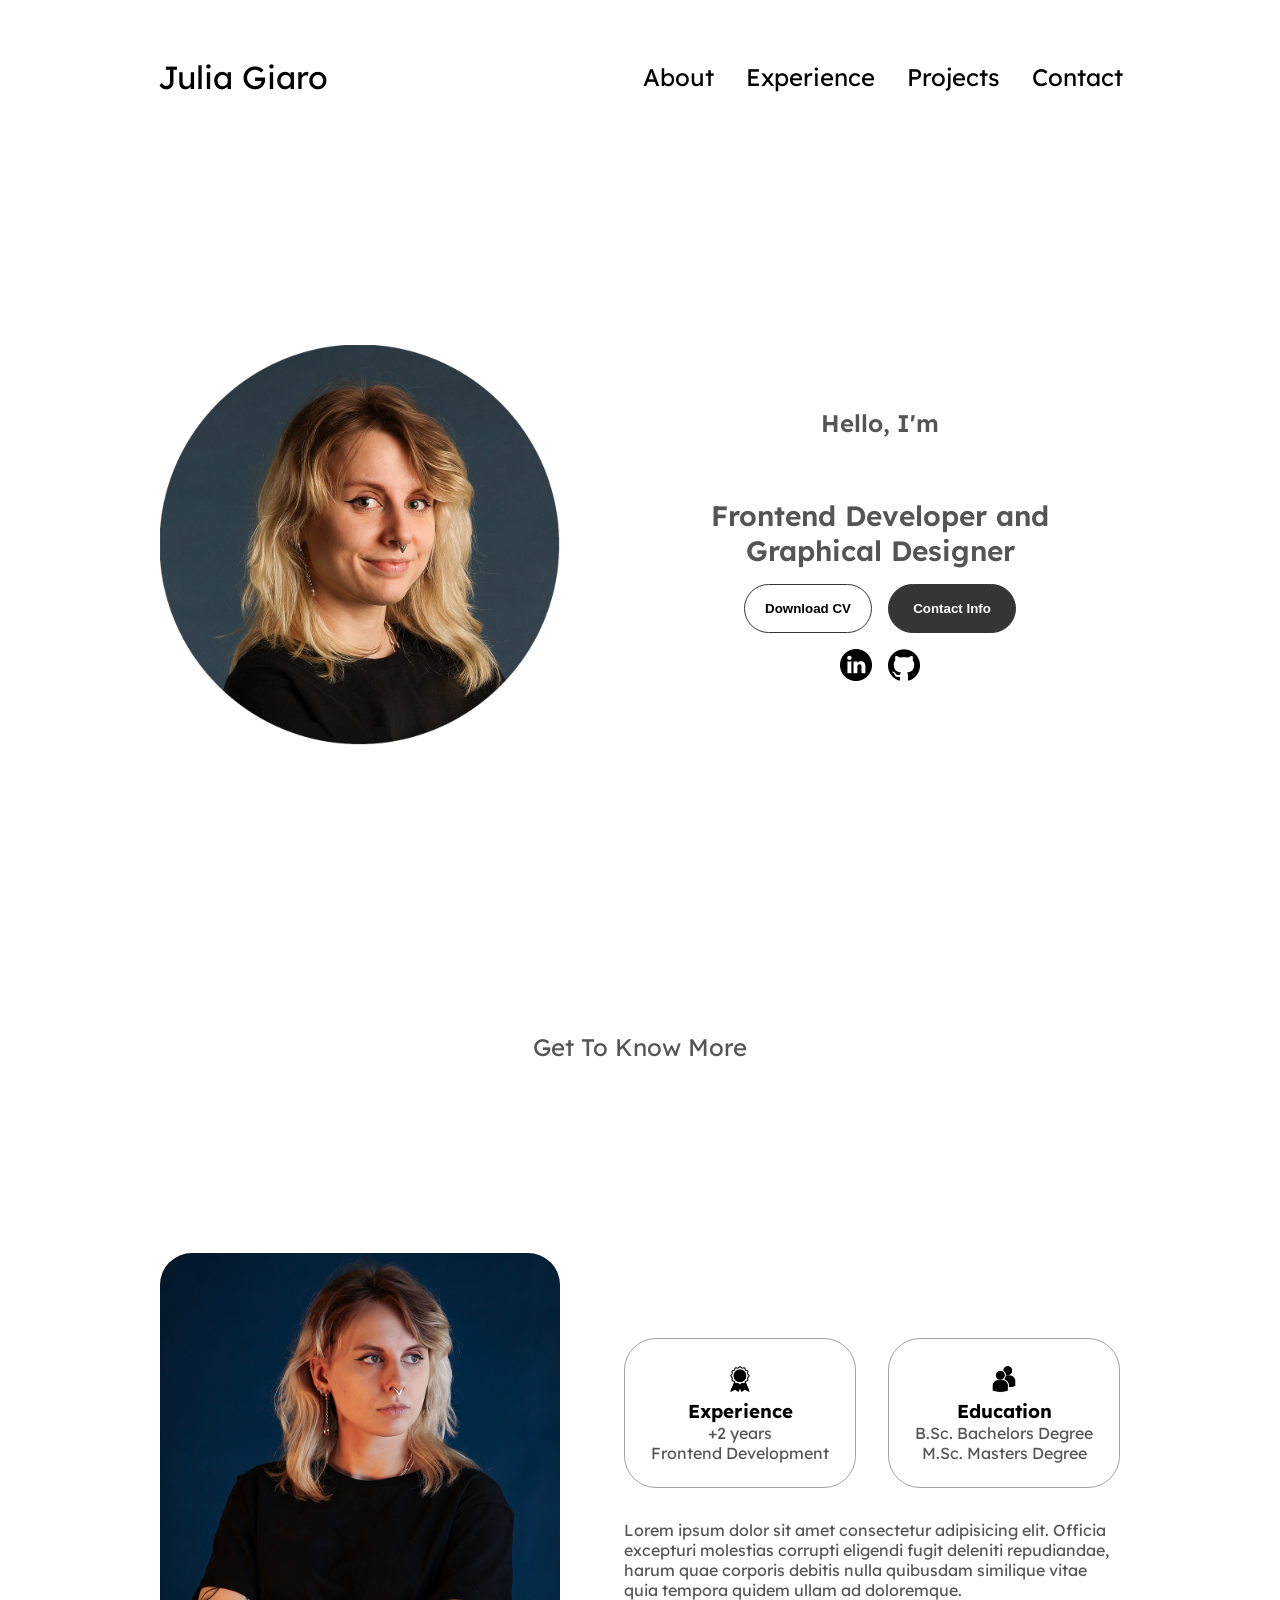
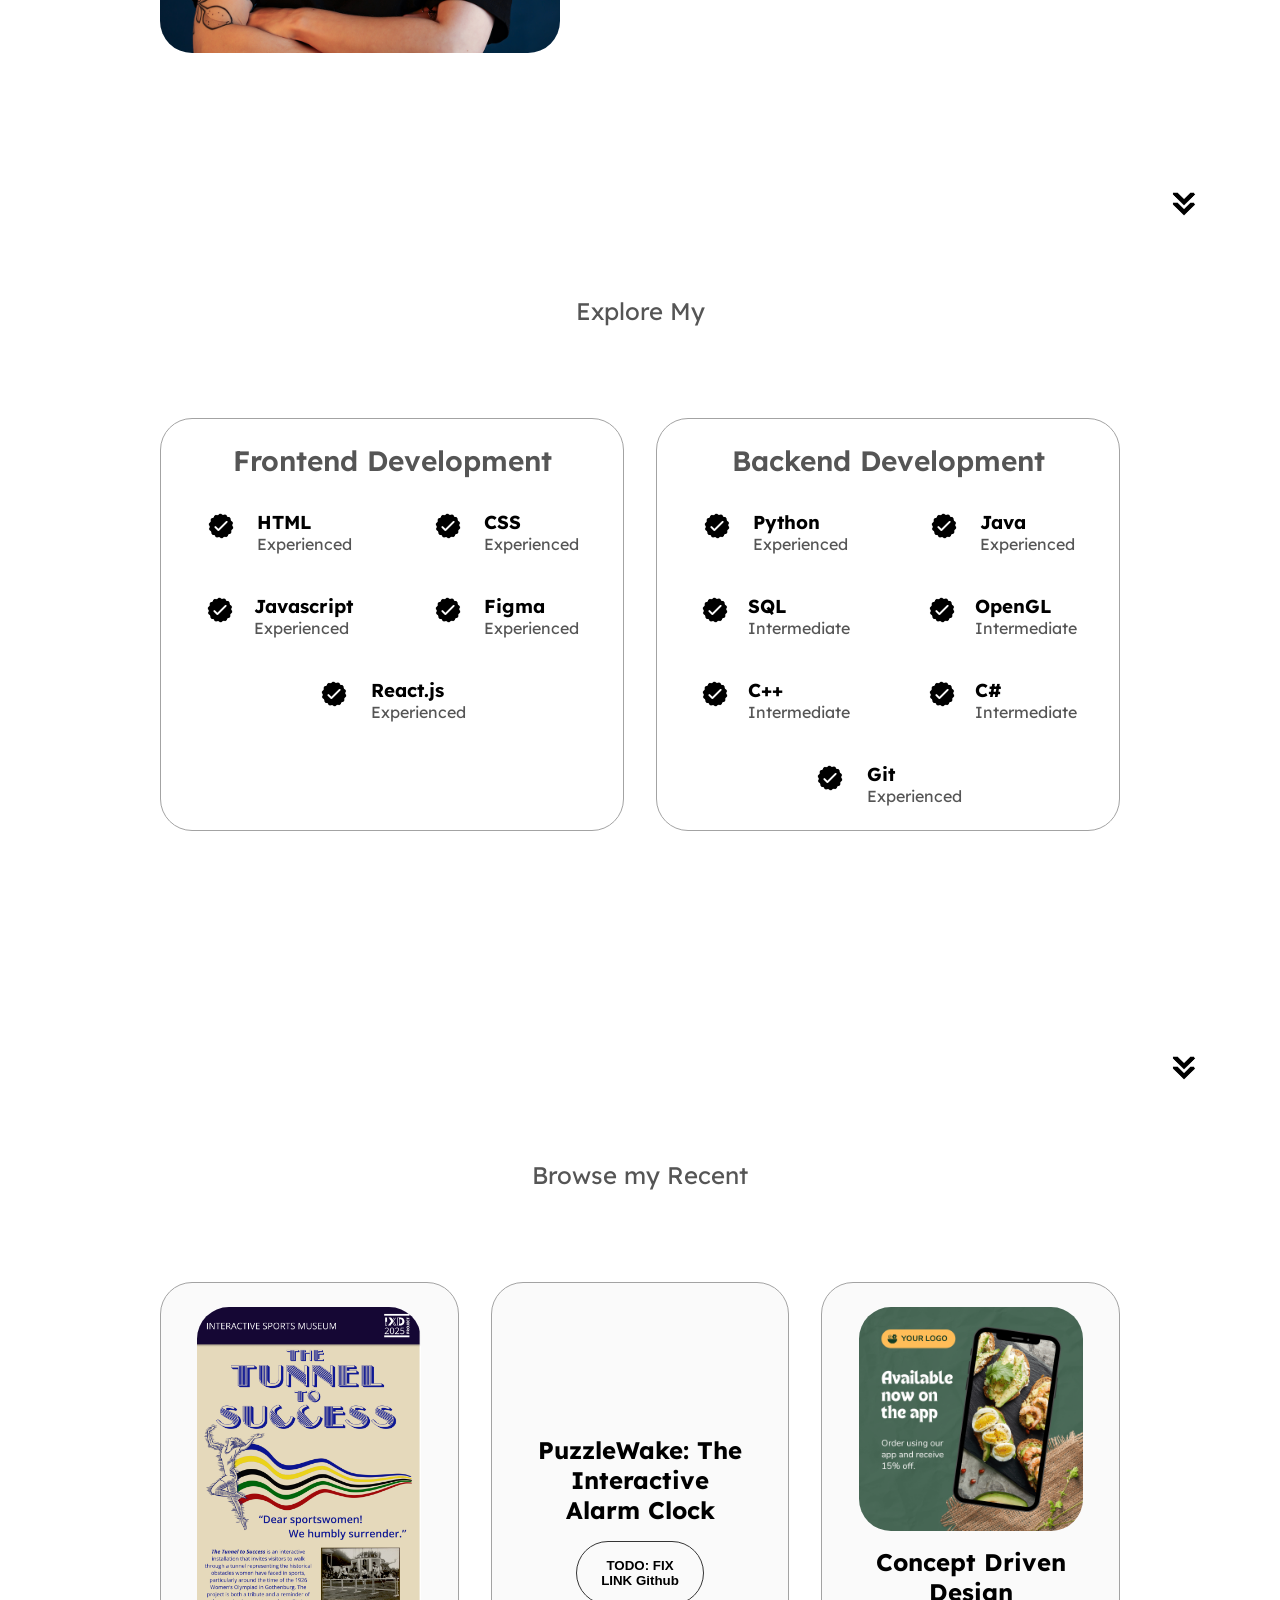
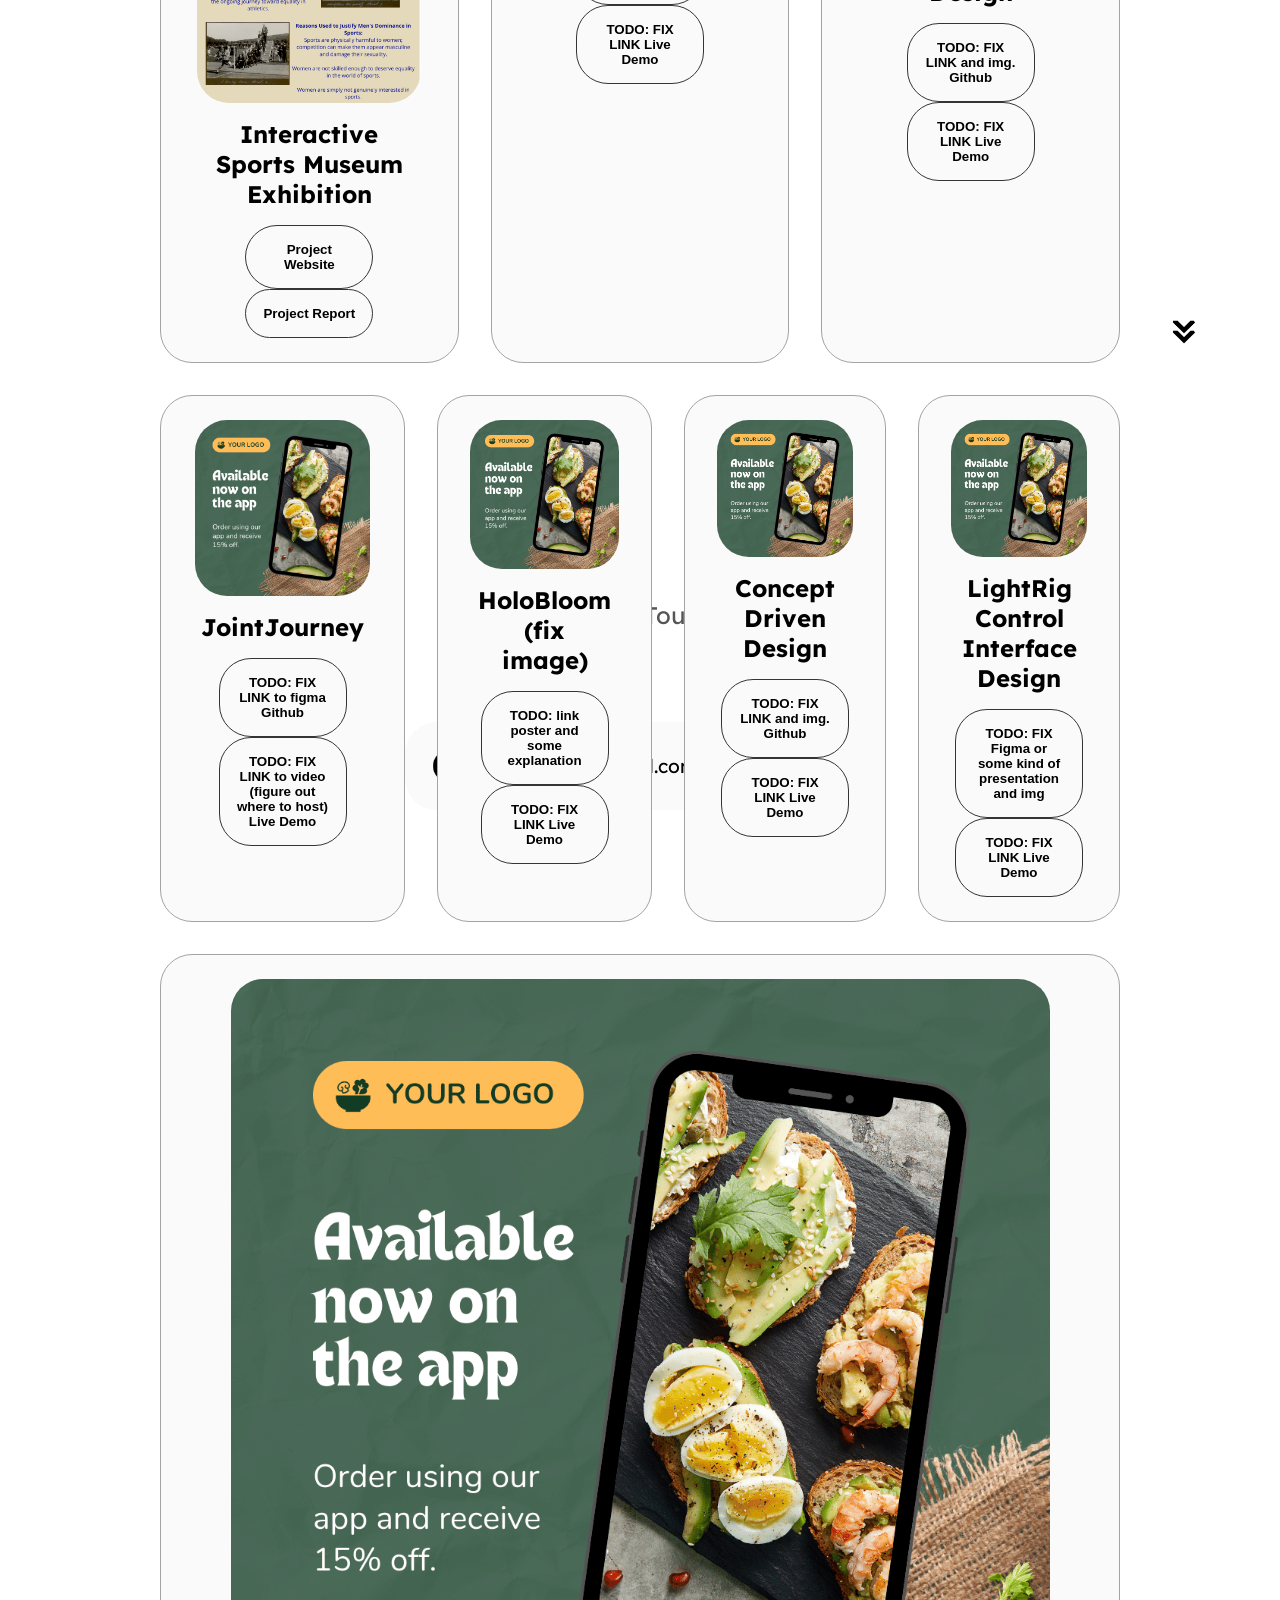
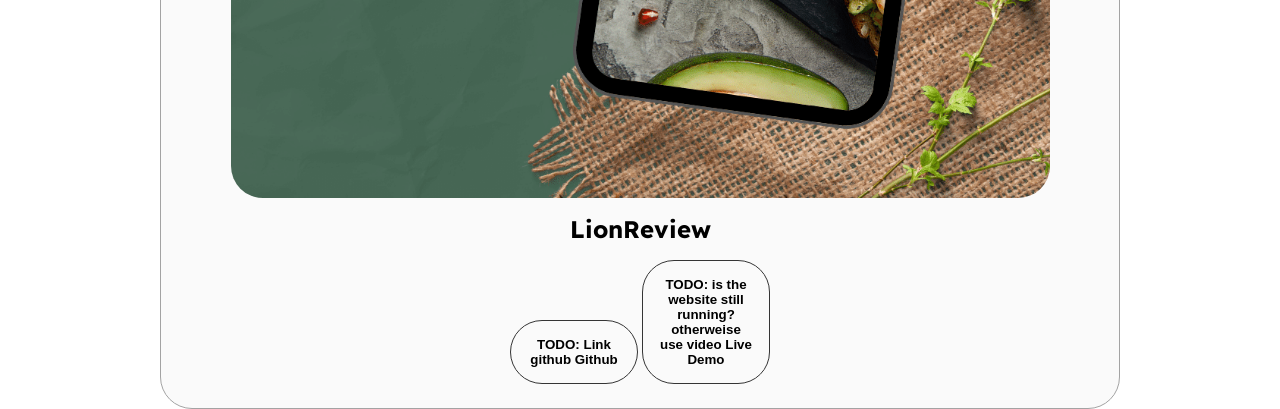
==== commit a987e978: "started effects and redirect to graphical design page. Added some links and pictures to projects. Ad" ====
--- a/index.html
+++ b/index.html
@@ -42,7 +42,7 @@
             <div class = "section__text" >
                 <p class= "section__text__p1">Hello, I'm </p>
                 <h1 class="title">Julia Giaro</h1>
-                <p class="section__text__p2">Frontend Developer and Graphical Designer</p>
+                <p class="section__text__p2"> Frontend Developer and <a class= "links" href="graphical-design.html">Graphical Designer </a> </p>
                 <div class = "btn-container">
                     <button class = "btn btn-color-2" onclick ="window.open('./assets/resume-example.pdf')">
                         Download CV
@@ -236,13 +236,33 @@
                 <h1 class="title"> Projects</h1>
                 <div class= "experience_details_container">
                     <div class="about-containers">
-                    <div class="details-container color-container">
+                    <div class="details-container color-container project-1 ">
                         <div class="article-container">
                             <img src="./assets/project-1.png" alt="Project 1" 
                             class="project-img"/>
                         </div>
                         <h2 class="experience-subtitle project-title">
-                            Project One
+                            Interactive Sports Museum Exhibition
+                        </h2>
+                        <div class="butston-container">
+                            <button class="btn btn-color-2 project-btn" onclick="location.href= 'https://idxpo.se/current/group_08/index.html'">
+                                Project Website
+                                
+                            </button>
+                            <button class="btn btn-color-2 project-btn"  onclick ="window.open('./assets/project-1-report.pdf')">
+                                Project Report
+                            </button>
+                        </div>
+                    </div>
+                    <div class="details-container color-container">
+                        <div class="article-container">
+                            <video autoplay loop muted src="./assets/portfolio-2-vid.mp4" class= "project-img" >
+                                PuzzleWake (resize video to fit)
+                            </video>
+
+                        </div>
+                        <h2 class="experience-subtitle project-title">
+                            PuzzleWake: The Interactive Alarm Clock
                         </h2>
                         <div class="button-container">
                             <button class="btn btn-color-2 project-btn" onclick="location.href= 'https://github.com'">
@@ -257,15 +277,15 @@
                     </div>
                     <div class="details-container color-container">
                         <div class="article-container">
-                            <img src="./assets/project-2.png" alt="Project 2" 
-                            class="project-img"/>
-                        </div>
-                        <h2 class="experience-subtitle project-title">
-                            Project Two
-                        </h2>
-                        <div class="button-container">
-                            <button class="btn btn-color-2 project-btn" onclick="location.href= 'https://github.com'">
-                                TODO: FIX LINK
+                            <img src="./assets/project-3.png" alt="Project 3" 
+                            class="project-img"/>
+                        </div>
+                        <h2 class="experience-subtitle project-title">
+                            Concept Driven Design
+                        </h2>
+                        <div class="button-container">
+                            <button class="btn btn-color-2 project-btn" onclick="location.href= 'https://github.com'">
+                                TODO: FIX LINK and img.
                                 Github
                             </button>
                             <button class="btn btn-color-2 project-btn" onclick="location.href= 'https://github.com'">
@@ -280,19 +300,96 @@
                             class="project-img"/>
                         </div>
                         <h2 class="experience-subtitle project-title">
-                            Project Three
-                        </h2>
-                        <div class="button-container">
-                            <button class="btn btn-color-2 project-btn" onclick="location.href= 'https://github.com'">
-                                TODO: FIX LINK
+                        JointJourney
+                        </h2>
+                        <div class="button-container">
+                            <button class="btn btn-color-2 project-btn" onclick="location.href= 'https://github.com'">
+                                TODO: FIX LINK to figma 
                                 Github
                             </button>
                             <button class="btn btn-color-2 project-btn" onclick="location.href= 'https://github.com'">
-                                TODO: FIX LINK
-                                Live Demo
-                            </button>
-                        </div>
-                    </div></div>
+                                TODO: FIX LINK to video (figure out where to host)
+                                Live Demo
+                            </button>
+                        </div>
+                    </div>
+                    <div class="details-container color-container">
+                        <div class="article-container">
+                            <img src="./assets/project-3.png" alt="Project 3" 
+                            class="project-img"/>
+                        </div>
+                        <h2 class="experience-subtitle project-title">
+                            HoloBloom (fix image)
+                        </h2>
+                        <div class="button-container">
+                            <button class="btn btn-color-2 project-btn" onclick="location.href= 'https://github.com'">
+                                TODO: link poster and some explanation
+                                
+                            </button>
+                            <button class="btn btn-color-2 project-btn" onclick="location.href= 'https://github.com'">
+                                TODO: FIX LINK
+                                Live Demo
+                            </button>
+                        </div> 
+                    </div>
+                    <div class="details-container color-container">
+                        <div class="article-container">
+                            <img src="./assets/project-3.png" alt="Project 3" 
+                            class="project-img"/>
+                        </div>
+                        <h2 class="experience-subtitle project-title">
+                            Concept Driven Design
+                        </h2>
+                        <div class="button-container">
+                            <button class="btn btn-color-2 project-btn" onclick="location.href= 'https://github.com'">
+                                TODO: FIX LINK and img.
+                                Github
+                            </button>
+                            <button class="btn btn-color-2 project-btn" onclick="location.href= 'https://github.com'">
+                                TODO: FIX LINK
+                                Live Demo
+                            </button>
+                        </div>   
+                    </div>
+                    <div class="details-container color-container">
+                        <div class="article-container">
+                            <img src="./assets/project-3.png" alt="Project 3" 
+                            class="project-img"/>
+                        </div>
+                        <h2 class="experience-subtitle project-title">
+                            LightRig Control Interface Design 
+                        </h2>
+                        <div class="button-container">
+                            <button class="btn btn-color-2 project-btn" onclick="location.href= 'https://github.com'">
+                                TODO: FIX Figma or some kind of presentation and img 
+                                
+                            </button>
+                            <button class="btn btn-color-2 project-btn" onclick="location.href= 'https://github.com'">
+                                TODO: FIX LINK
+                                Live Demo
+                            </button>
+                        </div>
+                    </div>
+                    <div class="details-container color-container">
+                        <div class="article-container">
+                            <img src="./assets/project-3.png" alt="Project 3" 
+                            class="project-img"/>
+                        </div>
+                        <h2 class="experience-subtitle project-title">
+                            LionReview  
+                        </h2>
+                        <div class="button-container">
+                            <button class="btn btn-color-2 project-btn" onclick="location.href= 'https://github.com'">
+                                TODO: Link github 
+                                Github
+                            </button>
+                            <button class="btn btn-color-2 project-btn" onclick="location.href= 'https://github.com'">
+                                TODO: is the website still running? otherweise use video 
+                                Live Demo
+                            </button>
+                        </div>
+                    </div>
+                    </div>
                 </div>
             <img src="./assets/arrow.png" alt="Arrow Icon" class="icon arrow" onclick="location.href= './#contact'">
             </section>
--- a/style.css
+++ b/style.css
@@ -5,10 +5,12 @@
 *{
     margin: 0;
     padding: 0;
+
 }
 
 body {
     font-family: "Lexend", sans-serif;
+    
 }
 
 html {
@@ -17,6 +19,16 @@
 
 p {
     color: rgb(85, 85, 85);
+}
+.links {
+    color: rgb(85, 85, 85);
+    font-size: 1.75rem;
+    margin-bottom: 1rem;
+    cursor: pointer; 
+}
+.links:hover{
+    color: rgb(207, 26, 186);
+    text-decoration: none;
 }
 
 /* Transition */
@@ -171,6 +183,7 @@
     cursor: default;
 }
 .section__text__p1{
+    font-size: 1.5rem; 
     text-align: center;
     cursor: default;
 }
@@ -183,6 +196,7 @@
     font-size: 3rem;
     text-align: center;
     cursor: default;
+    color:rgb(255, 255, 255);
 
 }
 #socials-container{
@@ -247,6 +261,9 @@
     gap:2rem;
     margin-bottom: 2rem;
     margin-top: 2rem;
+    flex-direction: row;
+    flex-wrap: wrap;
+    display: flex;
 }
 .about-details-container{
     justify-content: center;
@@ -272,6 +289,8 @@
     border-color: rgb(163, 163, 163);
     text-align: center;
     cursor: default;
+    flex-direction: row;
+    
 
 }
 .section-container {
@@ -324,6 +343,8 @@
 article .icon{
     cursor: default;
 }
+
+
 /* Projects section*/
 #projects{
     position: relative;
@@ -332,11 +353,16 @@
     border-color:rgb(from color 163 163 163);
     background: rgb(250 , 250, 250);
 }
+
+
 .project-img{
     border-radius: 2rem;
     width:90%;
     height:90%
 }
+
+
+
 .project-title{
     margin:1rem;
     color:black;
@@ -385,4 +411,11 @@
 footer p{
     text-align: center;
     cursor: default;
-}+}
+/* Animations and container styling */
+
+.details-container .color-container:hover{
+    transform:scale(1.2);
+    background-image:url("./assets/project-1.png");
+    
+}
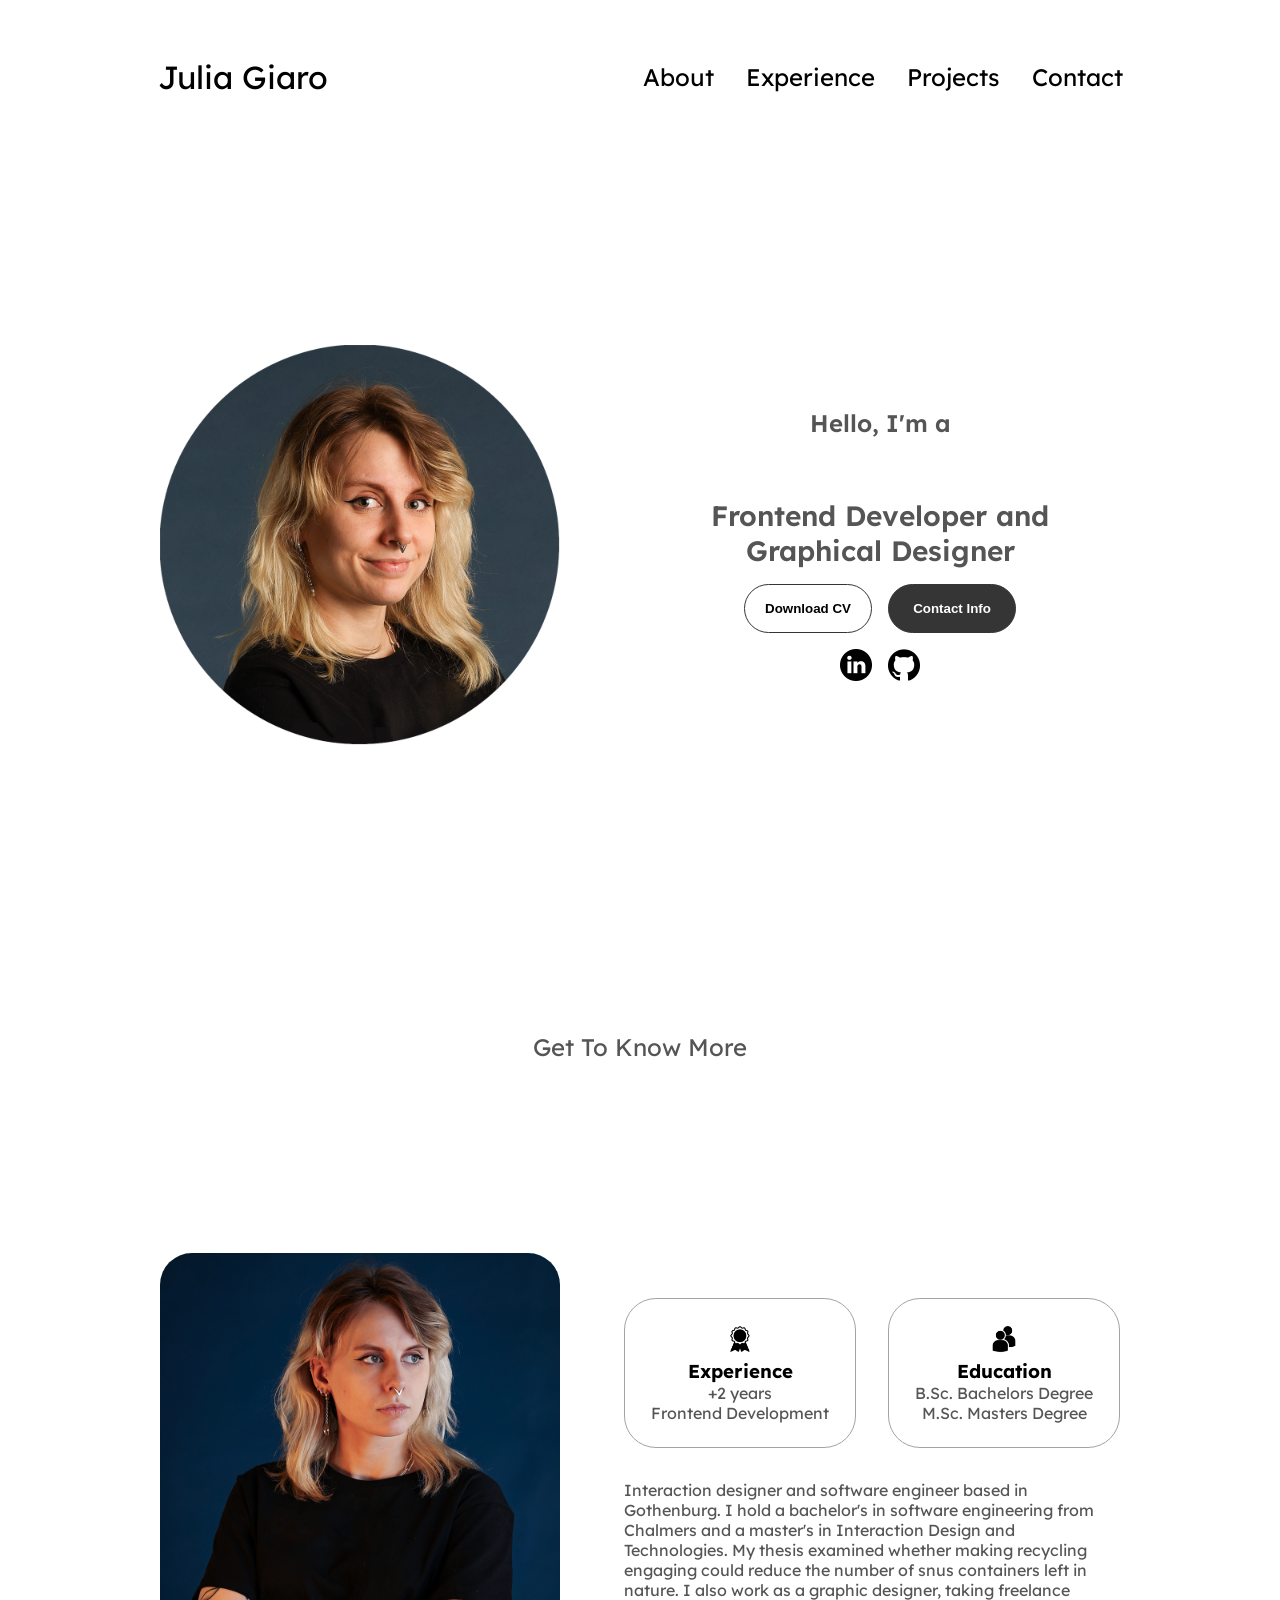
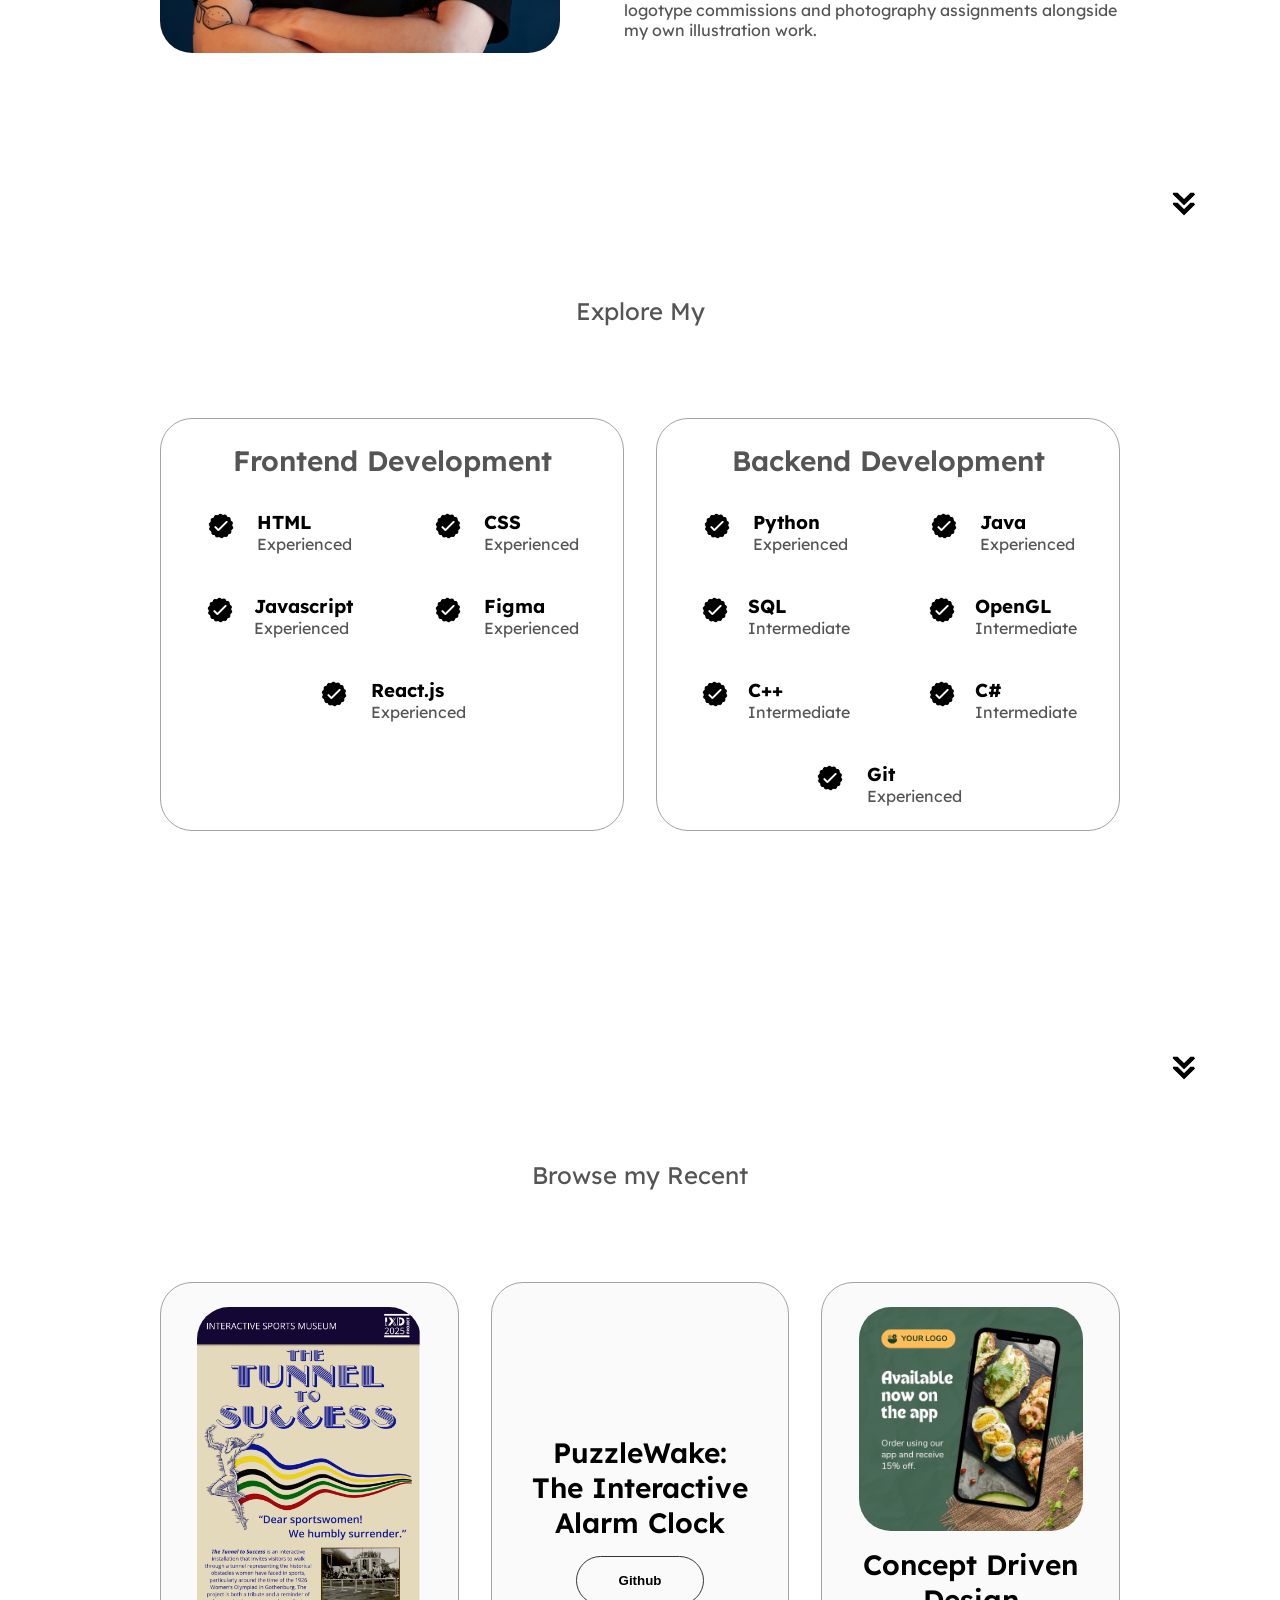
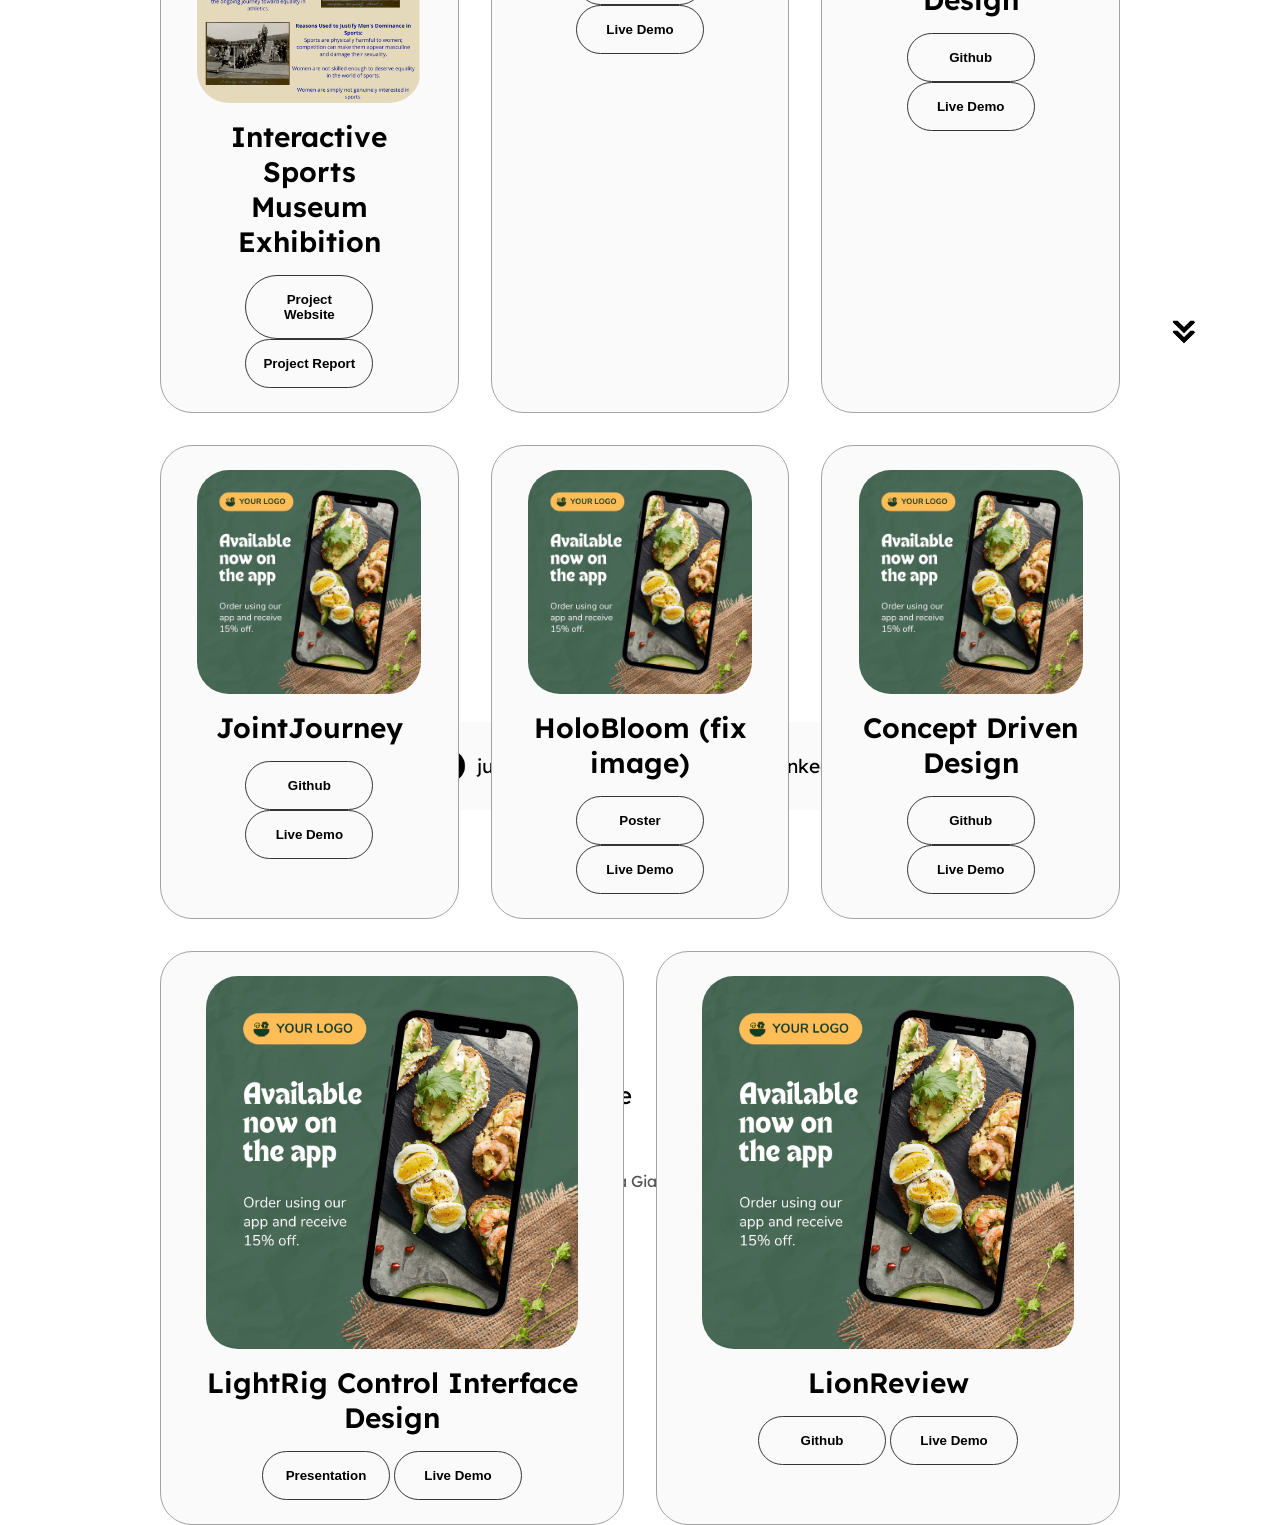
==== commit 9f96b141: "long overdue commit of latest changes -> will move branch to other repository" ====
--- a/index.html
+++ b/index.html
@@ -3,13 +3,13 @@
 <head>
     <meta charset="UTF-8">
     <meta name="viewport" content="width=device-width, initial-scale=1.0">
-    <title>My Portfolio</title>
+    <title>Julia Giaro Interaction Designer</title>
     <link rel="stylesheet" href="style.css">
     <link rel="stylesheet" href="mediaqueries.css">
 </head>
     <body>
         <nav id="desktop-nav"> 
-            <div class= "logo"> Julia Giaro</div>
+            <div class= "logo">Julia Giaro</div>
             <div>
                 <ul class= "nav-links"> 
                     <li><a href="#about">About</a> </li>
@@ -40,11 +40,11 @@
                 <img src="./assets/profile-pic.png" alt="Julia Giaro profile picture" />
             </div>
             <div class = "section__text" >
-                <p class= "section__text__p1">Hello, I'm </p>
+                <p class= "section__text__p1">Hello, I'm a</p>
                 <h1 class="title">Julia Giaro</h1>
                 <p class="section__text__p2"> Frontend Developer and <a class= "links" href="graphical-design.html">Graphical Designer </a> </p>
                 <div class = "btn-container">
-                    <button class = "btn btn-color-2" onclick ="window.open('./assets/resume-example.pdf')">
+                    <button class = "btn btn-color-2" onclick ="window.open('./assets/CV .pdf')">
                         Download CV
                     </button>
                     <button class = "btn btn-color-1" onclick ="location.href='./#contact'">
@@ -83,8 +83,8 @@
                         </div>
                     </div>
                     <div class="text-container">
-                        <p>Lorem ipsum dolor sit amet consectetur adipisicing elit. Officia excepturi molestias corrupti eligendi fugit deleniti repudiandae, harum quae corporis debitis nulla quibusdam similique vitae quia tempora quidem ullam ad doloremque.
-
+                        <p>
+                            Interaction designer and software engineer based in Gothenburg. I hold a bachelor's in software engineering from Chalmers and a master's in Interaction Design and Technologies. My thesis examined whether making recycling engaging could reduce the number of snus containers left in nature. I also work as a graphic designer, taking freelance logotype commissions and photography assignments alongside my own illustration work.
                         </p>
                     </div>
                 </div>
@@ -155,10 +155,10 @@
                         </div>
                 <div class="details-container">
                     <h2 class="experience-sub-title"> Backend Development </h2>
-                    <div class="article-container">
+                <div class="article-container">
                         <article>
                             <img src="./assets/checkmark.png"
-                            alt="Experience Icon" 
+                            alt="Experience Icon"
                             class="icon"
                             />
                             <div>
@@ -229,6 +229,7 @@
                     </div>
                 </div>
                 </div>
+            </div>
             <img src="./assets/arrow.png" alt="Arrow Icon" class="icon arrow" onclick="location.href= './#projects'">
             </section>
             <section id="projects">
@@ -241,13 +242,12 @@
                             <img src="./assets/project-1.png" alt="Project 1" 
                             class="project-img"/>
                         </div>
-                        <h2 class="experience-subtitle project-title">
+                        <h2 class="experience-sub-title project-title">
                             Interactive Sports Museum Exhibition
                         </h2>
-                        <div class="butston-container">
+                        <div class="button-container">
                             <button class="btn btn-color-2 project-btn" onclick="location.href= 'https://idxpo.se/current/group_08/index.html'">
                                 Project Website
-                                
                             </button>
                             <button class="btn btn-color-2 project-btn"  onclick ="window.open('./assets/project-1-report.pdf')">
                                 Project Report
@@ -261,130 +261,116 @@
                             </video>
 
                         </div>
-                        <h2 class="experience-subtitle project-title">
+                        <h2 class="experience-sub-title project-title">
                             PuzzleWake: The Interactive Alarm Clock
                         </h2>
                         <div class="button-container">
                             <button class="btn btn-color-2 project-btn" onclick="location.href= 'https://github.com'">
-                                TODO: FIX LINK
                                 Github
                             </button>
                             <button class="btn btn-color-2 project-btn" onclick="location.href= 'https://github.com'">
-                                TODO: FIX LINK
-                                Live Demo
-                            </button>
-                        </div>
-                    </div>
-                    <div class="details-container color-container">
-                        <div class="article-container">
-                            <img src="./assets/project-3.png" alt="Project 3" 
-                            class="project-img"/>
-                        </div>
-                        <h2 class="experience-subtitle project-title">
+                                Live Demo
+                            </button>
+                        </div>
+                    </div>
+                    <div class="details-container color-container">
+                        <div class="article-container">
+                            <img src="./assets/project-3.png" alt="Project 3"
+                            class="project-img"/>
+                        </div>
+                        <h2 class="experience-sub-title project-title">
                             Concept Driven Design
                         </h2>
                         <div class="button-container">
                             <button class="btn btn-color-2 project-btn" onclick="location.href= 'https://github.com'">
-                                TODO: FIX LINK and img.
                                 Github
                             </button>
                             <button class="btn btn-color-2 project-btn" onclick="location.href= 'https://github.com'">
-                                TODO: FIX LINK
-                                Live Demo
-                            </button>
-                        </div>
-                    </div>
-                    <div class="details-container color-container">
-                        <div class="article-container">
-                            <img src="./assets/project-3.png" alt="Project 3" 
-                            class="project-img"/>
-                        </div>
-                        <h2 class="experience-subtitle project-title">
+                                Live Demo
+                            </button>
+                        </div>
+                    </div>
+                    <div class="details-container color-container">
+                        <div class="article-container">
+                            <img src="./assets/project-3.png" alt="Project 3"
+                            class="project-img"/>
+                        </div>
+                        <h2 class="experience-sub-title project-title">
                         JointJourney
                         </h2>
                         <div class="button-container">
                             <button class="btn btn-color-2 project-btn" onclick="location.href= 'https://github.com'">
-                                TODO: FIX LINK to figma 
                                 Github
                             </button>
                             <button class="btn btn-color-2 project-btn" onclick="location.href= 'https://github.com'">
-                                TODO: FIX LINK to video (figure out where to host)
-                                Live Demo
-                            </button>
-                        </div>
-                    </div>
-                    <div class="details-container color-container">
-                        <div class="article-container">
-                            <img src="./assets/project-3.png" alt="Project 3" 
-                            class="project-img"/>
-                        </div>
-                        <h2 class="experience-subtitle project-title">
+                                Live Demo
+                            </button>
+                        </div>
+                    </div>
+                    <div class="details-container color-container">
+                        <div class="article-container">
+                            <img src="./assets/project-3.png" alt="Project 3"
+                            class="project-img"/>
+                        </div>
+                        <h2 class="experience-sub-title project-title">
                             HoloBloom (fix image)
                         </h2>
                         <div class="button-container">
                             <button class="btn btn-color-2 project-btn" onclick="location.href= 'https://github.com'">
-                                TODO: link poster and some explanation
-                                
-                            </button>
-                            <button class="btn btn-color-2 project-btn" onclick="location.href= 'https://github.com'">
-                                TODO: FIX LINK
-                                Live Demo
-                            </button>
-                        </div> 
-                    </div>
-                    <div class="details-container color-container">
-                        <div class="article-container">
-                            <img src="./assets/project-3.png" alt="Project 3" 
-                            class="project-img"/>
-                        </div>
-                        <h2 class="experience-subtitle project-title">
+                                Poster
+                            </button>
+                            <button class="btn btn-color-2 project-btn" onclick="location.href= 'https://github.com'">
+                                Live Demo
+                            </button>
+                        </div>
+                    </div>
+                    <div class="details-container color-container">
+                        <div class="article-container">
+                            <img src="./assets/project-3.png" alt="Project 3"
+                            class="project-img"/>
+                        </div>
+                        <h2 class="experience-sub-title project-title">
                             Concept Driven Design
                         </h2>
                         <div class="button-container">
                             <button class="btn btn-color-2 project-btn" onclick="location.href= 'https://github.com'">
-                                TODO: FIX LINK and img.
                                 Github
                             </button>
                             <button class="btn btn-color-2 project-btn" onclick="location.href= 'https://github.com'">
-                                TODO: FIX LINK
-                                Live Demo
-                            </button>
-                        </div>   
-                    </div>
-                    <div class="details-container color-container">
-                        <div class="article-container">
-                            <img src="./assets/project-3.png" alt="Project 3" 
-                            class="project-img"/>
-                        </div>
-                        <h2 class="experience-subtitle project-title">
-                            LightRig Control Interface Design 
-                        </h2>
-                        <div class="button-container">
-                            <button class="btn btn-color-2 project-btn" onclick="location.href= 'https://github.com'">
-                                TODO: FIX Figma or some kind of presentation and img 
-                                
-                            </button>
-                            <button class="btn btn-color-2 project-btn" onclick="location.href= 'https://github.com'">
-                                TODO: FIX LINK
-                                Live Demo
-                            </button>
-                        </div>
-                    </div>
-                    <div class="details-container color-container">
-                        <div class="article-container">
-                            <img src="./assets/project-3.png" alt="Project 3" 
-                            class="project-img"/>
-                        </div>
-                        <h2 class="experience-subtitle project-title">
-                            LionReview  
-                        </h2>
-                        <div class="button-container">
-                            <button class="btn btn-color-2 project-btn" onclick="location.href= 'https://github.com'">
-                                TODO: Link github 
+                                Live Demo
+                            </button>
+                        </div>
+                    </div>
+                    <div class="details-container color-container">
+                        <div class="article-container">
+                            <img src="./assets/project-3.png" alt="Project 3"
+                            class="project-img"/>
+                        </div>
+                        <h2 class="experience-sub-title project-title">
+                            LightRig Control Interface Design
+                        </h2>
+                        <div class="button-container">
+                            <button class="btn btn-color-2 project-btn" onclick="location.href= 'https://github.com'">
+                                Presentation
+                            </button>
+                            <button class="btn btn-color-2 project-btn" onclick="location.href= 'https://github.com'">
+                                Live Demo
+                            </button>
+                        </div>
+                    </div>
+                    <div class="details-container color-container">
+                        <div class="article-container">
+                            <img src="./assets/project-3.png" alt="Project 3"
+                            class="project-img"/>
+                        </div>
+                        <h2 class="experience-sub-title project-title">
+                            LionReview
+                        </h2>
+                        <div class="button-container">
+                            <button class="btn btn-color-2 project-btn" onclick="location.href= 'https://github.com'">
                                 Github
                             </button>
                             <button class="btn btn-color-2 project-btn" onclick="location.href= 'https://github.com'">
-                                TODO: is the website still running? otherweise use video 
                                 Live Demo
                             </button>
                         </div>
--- a/mediaqueries.css
+++ b/mediaqueries.css
@@ -39,7 +39,14 @@
     .about-containers{
         margin-top: 0;
     }
+    #portfolio{
+        grid-template-columns: repeat(2, 1fr);
+        grid-template-rows: repeat(4, minmax(280px, auto));
+    }
 }@media screen and (max-width:600px){
+    .links{
+        color:magenta;
+    }
     #contact, footer{
         height: 40vh;
     }
@@ -88,4 +95,8 @@
     .text-container{
         text-align: justify;
     }
+    #portfolio{
+        grid-template-columns: 1fr;
+        grid-template-rows: repeat(8, minmax(280px, auto));
+    }
 }
